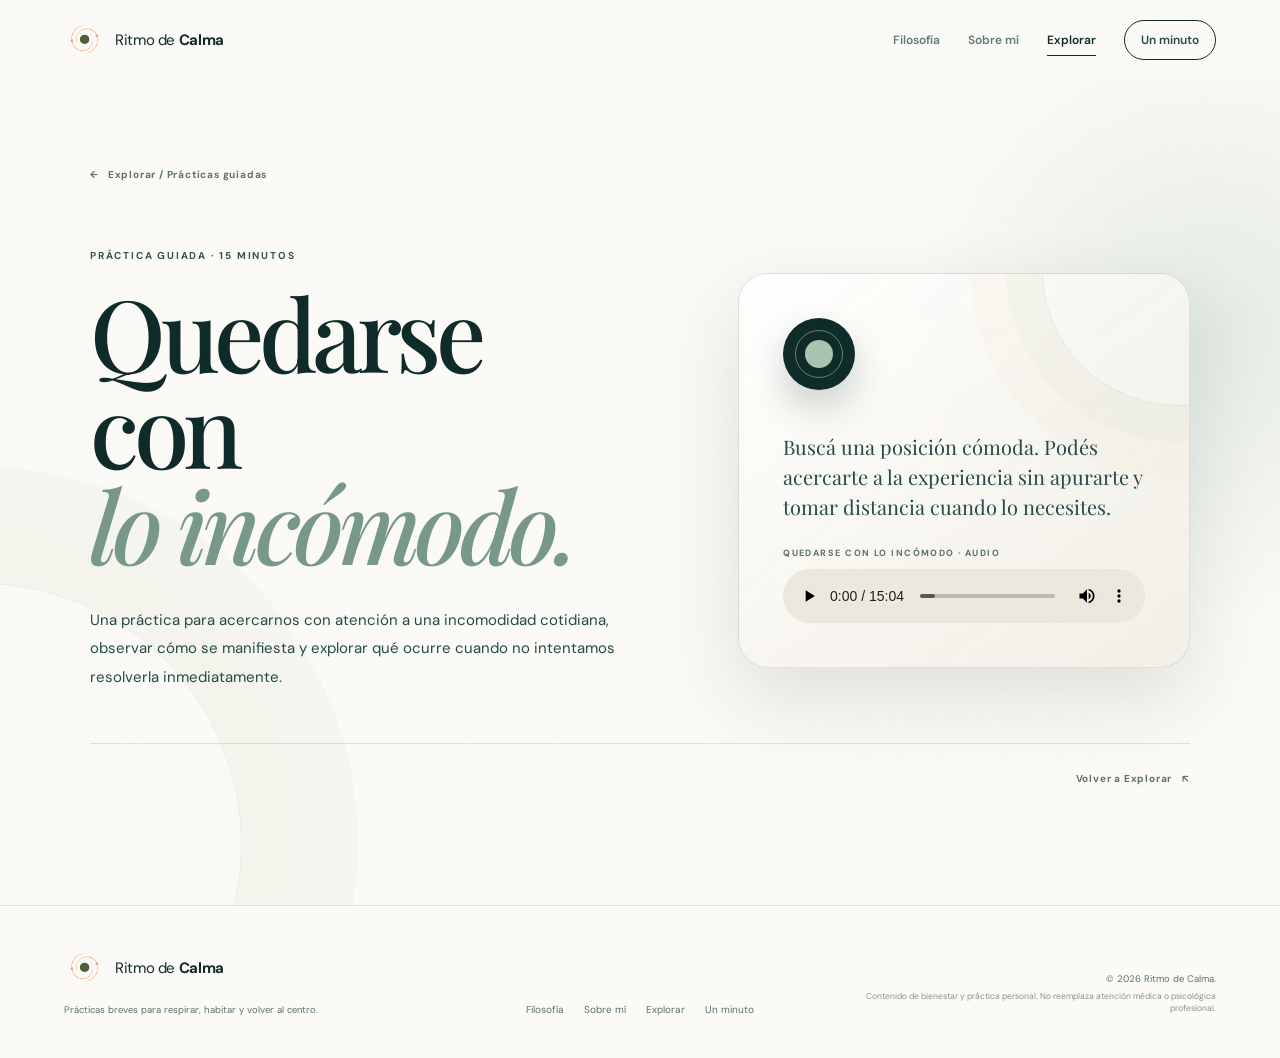
==== practicas/quedarse-con-lo-incomodo/index.html @ ca009139 "Add Quedarse con lo incomodo practice" ====
<!DOCTYPE html>
<html lang="es">
<head>
  <meta charset="UTF-8">
  <meta name="viewport" content="width=device-width, initial-scale=1.0">
  <meta name="description" content="Una práctica guiada para observar una incomodidad cotidiana, reconocer cómo se manifiesta y permanecer un momento con ella sin exigir que desaparezca.">
  <meta name="theme-color" content="#0f2b29">
  <meta name="color-scheme" content="light">
  <link rel="icon" href="../../favicon-terra-v3.ico" sizes="any">
  <link rel="icon" type="image/png" href="../../assets/favicon-terra-v3-32.png" sizes="32x32">
  <link rel="icon" type="image/png" href="../../assets/favicon-terra-v3-16.png" sizes="16x16">
  <link rel="apple-touch-icon" href="../../assets/favicon-terra-v3-180.png">
  <meta property="og:type" content="website">
  <meta property="og:title" content="Quedarse con lo incómodo | Ritmo de Calma">
  <meta property="og:description" content="Una práctica guiada para observar una incomodidad cotidiana, reconocer cómo se manifiesta y permanecer un momento con ella sin exigir que desaparezca.">
  <meta property="og:url" content="https://www.ritmodecalma.com/practicas/quedarse-con-lo-incomodo/">
  <meta property="og:audio" content="https://www.ritmodecalma.com/assets/audio/quedarse-con-lo-incomodo.mp3">
  <meta property="og:audio:type" content="audio/mpeg">
  <meta name="twitter:card" content="summary">
  <link rel="canonical" href="https://www.ritmodecalma.com/practicas/quedarse-con-lo-incomodo/">
  <link rel="preconnect" href="https://fonts.googleapis.com">
  <link rel="preconnect" href="https://fonts.gstatic.com" crossorigin>
  <link href="https://fonts.googleapis.com/css2?family=DM+Sans:wght@400;500;600;700&family=Playfair+Display:ital,wght@0,500;0,600;1,500;1,600&display=swap" rel="stylesheet">
  <link rel="stylesheet" href="../../style.css?v=practice-03">
  <title>Quedarse con lo incómodo | Ritmo de Calma</title>
  <script defer src="https://cloud.umami.is/script.js" data-website-id="38cd28f6-9287-4475-85c4-ac430f032003" data-domains="ritmodecalma.com,www.ritmodecalma.com"></script>
</head>

<body class="practice-page">
  <a class="skip-link" href="#contenido">Saltar al contenido</a>
  <div class="noise" aria-hidden="true"></div>
  <div class="progress-bar" id="progressBar" aria-hidden="true"></div>

  <header class="site-header scrolled" id="siteHeader">
    <a class="brand" href="../../#inicio" aria-label="Ritmo de Calma — inicio">
      <span class="brand-symbol-motion" aria-hidden="true">
        <img class="brand-symbol" src="../../assets/logo-terra-v3.png" alt="" width="42" height="42">
      </span>
      <span>Ritmo de <strong>Calma</strong></span>
    </a>

    <button class="menu-toggle" id="menuToggle" type="button" aria-label="Abrir menú" aria-expanded="false" aria-controls="nav">
      <span></span><span></span>
    </button>

    <nav class="nav" id="nav" aria-label="Navegación principal">
      <a href="../../#filosofia">Filosofía</a>
      <a href="../../#sobre-mi">Sobre mí</a>
      <a class="active" href="../../#explorar" aria-current="page">Explorar</a>
      <a class="nav-cta" href="../../#presencia">Un minuto</a>
    </nav>
  </header>

  <main class="practice-main" id="contenido">
    <div class="practice-shell">
      <a class="practice-breadcrumb" href="../../#explorar"><span aria-hidden="true">←</span> Explorar / Prácticas guiadas</a>

      <div class="practice-layout">
        <div class="practice-copy">
          <p class="practice-eyebrow">Práctica guiada · 15 minutos</p>
          <h1>Quedarse con <em>lo incómodo.</em></h1>
          <p class="practice-description">
            Una práctica para acercarnos con atención a una incomodidad cotidiana, observar cómo se
            manifiesta y explorar qué ocurre cuando no intentamos resolverla inmediatamente.
          </p>
        </div>

        <div class="practice-player-card">
          <div class="practice-player-mark" aria-hidden="true"></div>
          <p class="practice-instruction">Buscá una posición cómoda. Podés acercarte a la experiencia sin apurarte y tomar distancia cuando lo necesites.</p>
          <p class="practice-audio-label">Quedarse con lo incómodo · Audio</p>
          <audio class="practice-audio" data-analytics-audio data-content="quedarse-con-lo-incomodo" data-content-type="practice" controls preload="metadata">
            <source src="../../assets/audio/quedarse-con-lo-incomodo.mp3" type="audio/mpeg">
            Tu navegador no puede reproducir este audio. Podés <a href="../../assets/audio/quedarse-con-lo-incomodo.mp3">descargar la práctica</a>.
          </audio>
        </div>
      </div>

      <div class="practice-after">
        <a class="practice-return" href="../../#explorar">Volver a Explorar <span aria-hidden="true">↖</span></a>
      </div>
    </div>
  </main>

  <footer class="footer">
    <div class="footer-brand">
      <a class="brand" href="../../#inicio">
        <span class="brand-symbol-motion" aria-hidden="true">
          <img class="brand-symbol" src="../../assets/logo-terra-v3.png" alt="" width="42" height="42">
        </span>
        <span>Ritmo de <strong>Calma</strong></span>
      </a>
      <p>Prácticas breves para respirar, habitar y volver al centro.</p>
    </div>

    <div class="footer-links">
      <a href="../../#filosofia">Filosofía</a>
      <a href="../../#sobre-mi">Sobre mí</a>
      <a href="../../#explorar">Explorar</a>
      <a href="../../#presencia">Un minuto</a>
    </div>

    <div class="footer-legal">
      <p>© <span id="year"></span> Ritmo de Calma.</p>
      <small>Contenido de bienestar y práctica personal. No reemplaza atención médica o psicológica profesional.</small>
    </div>
  </footer>

  <script type="application/ld+json">
  {
    "@context": "https://schema.org",
    "@type": "AudioObject",
    "name": "Quedarse con lo incómodo",
    "description": "Una práctica guiada para observar una incomodidad cotidiana, reconocer cómo se manifiesta y permanecer un momento con ella sin exigir que desaparezca.",
    "duration": "PT15M4S",
    "inLanguage": "es",
    "contentUrl": "https://www.ritmodecalma.com/assets/audio/quedarse-con-lo-incomodo.mp3",
    "url": "https://www.ritmodecalma.com/practicas/quedarse-con-lo-incomodo/",
    "author": {
      "@type": "Person",
      "name": "Gonzalo"
    },
    "publisher": {
      "@type": "Organization",
      "name": "Ritmo de Calma",
      "url": "https://www.ritmodecalma.com/"
    }
  }
  </script>
  <script src="../practice.js"></script>
  <script src="../../assets/js/analytics.js"></script>
</body>
</html>
---- style.css ----
:root {
  --ink: #0f2b29;
  --ink-2: #244b47;
  --ink-3: #5c716d;
  --paper: #fbfaf6;
  --cream: #f1ede3;
  --cream-2: #e8e4d9;
  --sage: #a9c5b2;
  --sage-2: #789988;
  --sage-3: #dce9df;
  --sage-dark: #355647;
  --gold: #d7b476;
  --clay: #dfa27c;
  --white: #ffffff;
  --line: rgba(15, 43, 41, .12);
  --line-light: rgba(255, 255, 255, .15);
  --shadow-sm: 0 14px 35px rgba(15, 43, 41, .09);
  --shadow-lg: 0 34px 90px rgba(15, 43, 41, .17);
  --serif: "Playfair Display", Georgia, serif;
  --sans: "DM Sans", Arial, sans-serif;
  --header-h: 80px;
}

* { box-sizing: border-box; }
html {
  scroll-behavior: smooth;
  scroll-padding-top: 95px;
}
body {
  margin: 0;
  background: var(--paper);
  color: var(--ink);
  font-family: var(--sans);
}
body.modal-open {
  overflow: hidden;
  width: 100%;
  overscroll-behavior: none;
}
button, input, textarea { font: inherit; }
button, a { -webkit-tap-highlight-color: transparent; }
button { color: inherit; }
a { color: inherit; text-decoration: none; }
img, svg { max-width: 100%; }
::selection { background: var(--sage); color: var(--ink); }

.skip-link {
  position: fixed;
  z-index: 99999;
  left: 18px;
  top: 12px;
  transform: translateY(-150%);
  padding: 10px 14px;
  border-radius: 10px;
  color: var(--white);
  background: var(--ink);
  font-size: 12px;
  transition: transform .2s ease;
}
.skip-link:focus { transform: translateY(0); }

.noise {
  position: fixed;
  inset: 0;
  z-index: 9998;
  pointer-events: none;
  opacity: .025;
  background-image: url("data:image/svg+xml,%3Csvg viewBox='0 0 180 180' xmlns='http://www.w3.org/2000/svg'%3E%3Cfilter id='n'%3E%3CfeTurbulence type='fractalNoise' baseFrequency='.82' numOctaves='4' stitchTiles='stitch'/%3E%3C/filter%3E%3Crect width='100%25' height='100%25' filter='url(%23n)' opacity='.6'/%3E%3C/svg%3E");
}

.progress-bar {
  position: fixed;
  z-index: 9999;
  left: 0;
  top: 0;
  width: 0;
  height: 3px;
  background: linear-gradient(90deg, var(--gold), var(--sage));
  box-shadow: 0 0 18px rgba(215, 180, 118, .5);
}

.site-header {
  position: fixed;
  z-index: 1000;
  top: 0;
  left: 0;
  right: 0;
  min-height: var(--header-h);
  padding: 20px clamp(20px, 5vw, 76px);
  display: flex;
  align-items: center;
  justify-content: space-between;
  transition: min-height .3s ease, padding .3s ease, background .3s ease, box-shadow .3s ease;
}
.site-header.scrolled {
  min-height: 66px;
  padding-top: 12px;
  padding-bottom: 12px;
  background: rgba(251, 250, 246, .82);
  box-shadow: 0 1px 0 var(--line);
  backdrop-filter: blur(18px) saturate(1.15);
}

.brand {
  display: inline-flex;
  align-items: center;
  gap: 11px;
  font-size: 15px;
  letter-spacing: -.025em;
  white-space: nowrap;
}
.brand strong { font-weight: 700; }
.nav {
  display: flex;
  align-items: center;
  gap: 28px;
  font-size: 12px;
  font-weight: 600;
}
.nav a {
  position: relative;
  color: var(--ink-2);
  opacity: .72;
  transition: opacity .2s ease, color .2s ease, transform .2s ease;
}
.nav a:not(.nav-cta)::after {
  content: "";
  position: absolute;
  left: 0;
  right: 100%;
  bottom: -8px;
  height: 1px;
  background: var(--ink);
  transition: right .25s ease;
}
.nav a:hover,
.nav a.active { opacity: 1; color: var(--ink); }
.nav a:hover::after,
.nav a.active::after { right: 0; }
.nav-cta {
  opacity: 1 !important;
  padding: 11px 16px;
  border: 1px solid var(--ink);
  border-radius: 100px;
  transition: transform .2s ease, color .2s ease, background .2s ease, box-shadow .2s ease;
}
.nav-cta:hover { transform: translateY(-2px); }
.nav a.nav-cta.active {
  color: var(--white);
  background: var(--ink);
  box-shadow: 0 9px 24px rgba(15,43,41,.14);
}

.menu-toggle {
  display: none;
  width: 44px;
  height: 44px;
  padding: 0;
  border: 0;
  background: transparent;
  cursor: pointer;
}
.menu-toggle span {
  display: block;
  width: 23px;
  height: 1.5px;
  margin: 6px auto;
  background: var(--ink);
  transition: transform .25s ease, opacity .25s ease;
}
.menu-toggle[aria-expanded="true"] span:first-child { transform: translateY(3.75px) rotate(45deg); }
.menu-toggle[aria-expanded="true"] span:last-child { transform: translateY(-3.75px) rotate(-45deg); }

.section {
  width: min(1180px, calc(100% - 44px));
  margin-inline: auto;
  padding: 130px 0;
}

.hero {
  min-height: 100svh;
  padding-top: 145px;
  padding-bottom: 76px;
  display: grid;
  grid-template-columns: 1.02fr .98fr;
  align-items: center;
  gap: clamp(38px, 6vw, 80px);
}
.hero-copy { position: relative; z-index: 2; }
.hero-kicker,
.eyebrow {
  margin: 0 0 24px;
  color: var(--sage-2);
  font-size: 10.5px;
  font-weight: 700;
  letter-spacing: .18em;
  text-transform: uppercase;
}
.hero-kicker {
  display: inline-flex;
  align-items: center;
  gap: 11px;
}
.pulse-dot {
  position: relative;
  width: 7px;
  height: 7px;
  border-radius: 50%;
  background: var(--gold);
}
.pulse-dot::after {
  content: "";
  position: absolute;
  inset: -5px;
  border: 1px solid rgba(215, 180, 118, .45);
  border-radius: 50%;
  animation: pulse 2.4s ease-out infinite;
}
@keyframes pulse { 0% { transform: scale(.65); opacity: 1; } 100% { transform: scale(1.55); opacity: 0; } }

h1, h2, h3, p { margin-top: 0; }
h3 { text-wrap: balance; }
h1, h2 {
  font-family: var(--serif);
  font-weight: 600;
  line-height: 1.02;
  letter-spacing: -.045em;
  text-wrap: balance;
  overflow-wrap: normal;
  word-break: normal;
  hyphens: none;
}
h1 {
  max-width: 720px;
  margin-bottom: 28px;
  font-size: clamp(56px, 7vw, 96px);
}
h1 em,
h2 em {
  color: var(--sage-2);
  font-weight: 500;
}
.hero-text {
  max-width: 590px;
  margin-bottom: 0;
  color: var(--ink-2);
  font-size: clamp(15px, 1.4vw, 17px);
  line-height: 1.78;
}
.hero-actions {
  display: flex;
  align-items: center;
  flex-wrap: wrap;
  gap: 25px;
  margin-top: 34px;
}
.button {
  position: relative;
  isolation: isolate;
  min-height: 52px;
  padding: 14px 20px;
  display: inline-flex;
  align-items: center;
  justify-content: center;
  gap: 16px;
  overflow: hidden;
  border: 0;
  border-radius: 100px;
  font-size: 12px;
  font-weight: 700;
  cursor: pointer;
  transition: transform .25s ease, box-shadow .25s ease, background .25s ease;
}
.button::before {
  content: "";
  position: absolute;
  z-index: -1;
  width: 130%;
  aspect-ratio: 1;
  left: -145%;
  top: 50%;
  border-radius: 50%;
  transform: translateY(-50%);
  background: rgba(255, 255, 255, .1);
  transition: left .55s cubic-bezier(.2,.8,.2,1);
}
.button:hover::before { left: -15%; }
.button:hover { transform: translateY(-3px); }
a:focus-visible,
button:focus-visible,
input:focus-visible {
  outline: 3px solid rgba(215, 180, 118, .6);
  outline-offset: 3px;
}
.button-primary {
  color: var(--white);
  background: var(--ink);
  box-shadow: 0 14px 32px rgba(15, 43, 41, .17);
}
.button-primary:hover { box-shadow: 0 20px 44px rgba(15, 43, 41, .24); }
.button-icon { transition: transform .25s ease; }
.button:hover .button-icon { transform: translate(3px, -3px); }
.text-link {
  font-size: 12px;
  font-weight: 700;
}
.text-link span { display: inline-block; margin-left: 7px; transition: transform .2s ease; }
.text-link:hover span { transform: translateY(4px); }
.hero-proof {
  display: flex;
  flex-wrap: wrap;
  gap: 8px;
  margin-top: 42px;
}
.hero-proof span {
  padding: 8px 11px;
  border: 1px solid var(--line);
  border-radius: 100px;
  color: var(--ink-3);
  background: rgba(255,255,255,.45);
  font-size: 9.5px;
  font-weight: 600;
}

.hero-visual {
  --mx: 0px;
  --my: 0px;
  position: relative;
  min-height: 610px;
  display: grid;
  place-items: center;
  transform: translate3d(var(--mx), var(--my), 0);
  transition: transform .25s ease-out;
}
.hero-orbits {
  position: absolute;
  inset: 0;
  display: grid;
  place-items: center;
  overflow: hidden;
  pointer-events: none;
}
@supports (overflow: clip) {
  .hero-orbits { overflow: clip; }
}
.ambient {
  position: absolute;
  border-radius: 50%;
  filter: blur(14px);
  pointer-events: none;
}
.ambient-a {
  width: 390px;
  height: 390px;
  background: rgba(169, 197, 178, .42);
  animation: ambientFloat 9s ease-in-out infinite;
}
.ambient-b {
  width: 190px;
  height: 190px;
  top: 15%;
  right: 10%;
  background: rgba(215, 180, 118, .25);
  animation: ambientFloat 11s ease-in-out -4s infinite reverse;
}
@keyframes ambientFloat { 0%,100% { transform: translate(0,0) scale(.94); } 50% { transform: translate(18px,-12px) scale(1.06); } }
.orbit {
  position: absolute;
  border: 1px solid rgba(120, 153, 136, .24);
  border-radius: 50%;
  pointer-events: none;
}
.orbit-a { width: 440px; height: 255px; animation: spinA 22s linear infinite; }
.orbit-b { width: 520px; height: 320px; animation: spinB 29s linear infinite; }
@keyframes spinA { from { transform: rotate(-20deg); } to { transform: rotate(340deg); } }
@keyframes spinB { from { transform: rotate(34deg); } to { transform: rotate(-326deg); } }

.breath-orb {
  position: relative;
  z-index: 3;
  width: 286px;
  height: 286px;
  padding: 0;
  display: grid;
  place-items: center;
  border: 0;
  border-radius: 50%;
  color: var(--white);
  background: radial-gradient(circle at 35% 25%, #799886, #466b59 68%, #355647);
  box-shadow: 0 32px 80px rgba(53, 86, 71, .28), inset 0 0 0 1px rgba(255,255,255,.17);
  cursor: pointer;
  animation: orbBreath 8s ease-in-out infinite;
}
@keyframes orbBreath { 0%,100% { transform: scale(.95); } 48% { transform: scale(1.045); } }
.orb-halo {
  position: absolute;
  border: 1px solid rgba(255,255,255,.18);
  border-radius: 50%;
  pointer-events: none;
}
.halo-a { inset: 18px; }
.halo-b { inset: 35px; border-style: dashed; opacity: .45; animation: haloSpin 26s linear infinite; }
@keyframes haloSpin { to { transform: rotate(360deg); } }
.orb-copy { display: flex; flex-direction: column; align-items: center; }
.orb-copy small { font-size: 9px; letter-spacing: .22em; opacity: .68; }
.orb-copy strong { margin: 7px 0 10px; font-family: var(--serif); font-size: 37px; font-weight: 500; }
.orb-copy span { font-size: 9.5px; opacity: .6; }

.floating-note {
  position: absolute;
  z-index: 4;
  min-width: 148px;
  padding: 12px 14px;
  display: flex;
  align-items: center;
  gap: 10px;
  border: 1px solid rgba(15,43,41,.08);
  border-radius: 16px;
  background: rgba(251, 250, 246, .82);
  box-shadow: var(--shadow-sm);
  backdrop-filter: blur(15px);
  animation: floatCard 5.8s ease-in-out infinite;
}
.note-a { top: 22%; right: 1%; }
.note-b { left: 2%; bottom: 21%; animation-delay: -2.6s; }
@keyframes floatCard { 0%,100% { transform: translateY(0) rotate(0); } 50% { transform: translateY(-9px) rotate(.8deg); } }
.note-symbol {
  width: 31px;
  height: 31px;
  display: grid;
  place-items: center;
  flex: 0 0 auto;
  border-radius: 50%;
  color: var(--sage-2);
  background: var(--sage-3);
}
.floating-note p { margin: 0; }
.floating-note strong { display: block; font-size: 11px; }
.floating-note small { display: block; margin-top: 2px; color: var(--ink-3); font-size: 8.8px; }
.hero-caption {
  position: absolute;
  right: 3%;
  bottom: 5%;
  width: 220px;
  display: grid;
  grid-template-columns: 28px 1fr;
  gap: 12px;
  color: var(--ink-3);
  font-size: 9.5px;
  line-height: 1.55;
}
.hero-caption span { color: var(--gold); font-family: var(--serif); font-size: 17px; }
.hero-caption p { margin: 0; }

.section-intro { max-width: 860px; }
.section-intro.centered { margin-inline: auto; text-align: center; }
.section-intro h2,
.philosophy-copy h2,
.about-copy h2 {
  margin-bottom: 25px;
  font-size: clamp(42px, 5.4vw, 72px);
  line-height: 1.04;
  text-wrap: balance;
}
.section-intro > p:last-child {
  max-width: 610px;
  color: var(--ink-3);
  font-size: 14px;
  line-height: 1.75;
}
.section-intro.centered > p:last-child { margin-inline: auto; }

.philosophy {
  padding-top: 105px;
  display: grid;
  grid-template-columns: .96fr 1.04fr;
  align-items: center;
  gap: clamp(45px, 7vw, 95px);
}
.philosophy-visual { position: relative; }
.visual-frame { position: relative; max-width: 510px; margin-inline: auto; }

.philosophy-brand-board {
  min-height: 640px;
  overflow: hidden;
  display: grid;
  place-items: center;
  border: 1px solid rgba(15,43,41,.07);
  border-radius: 180px 180px 30px 30px;
  background:
    radial-gradient(circle at 80% 16%, rgba(215,180,118,.27), transparent 29%),
    radial-gradient(circle at 18% 75%, rgba(169,197,178,.32), transparent 31%),
    linear-gradient(145deg, #f2efe6, #e8ebe4);
  box-shadow: inset 0 0 0 1px rgba(255,255,255,.34);
  isolation: isolate;
}
.philosophy-brand-board::before {
  content: "";
  position: absolute;
  width: 440px;
  height: 440px;
  border-radius: 50%;
  border: 1px solid rgba(15,43,41,.055);
  box-shadow:
    0 0 0 48px rgba(255,255,255,.10),
    0 0 0 96px rgba(15,43,41,.022);
  pointer-events: none;
}
.philosophy-logo-wrap {
  position: relative;
  width: min(78%, 390px);
  aspect-ratio: 1;
  display: grid;
  place-items: center;
}
.brand-aura {
  position: absolute;
  z-index: 1;
  border-radius: 50%;
  pointer-events: none;
}
.aura-one {
  width: 58%;
  aspect-ratio: 1;
  background: rgba(120,153,136,.15);
  filter: blur(18px);
}
.aura-two {
  width: 38%;
  aspect-ratio: 1;
  background: rgba(215,180,118,.16);
  filter: blur(20px);
  transform: translate(32%, -30%);
}
.brand-concept-copy {
  position: absolute;
  left: 50%;
  bottom: 78px;
  z-index: 3;
  width: calc(100% - 80px);
  transform: translateX(-50%);
  text-align: center;
}
.brand-concept-copy strong {
  display: block;
  margin-bottom: 5px;
  font-family: var(--serif);
  font-size: 17px;
  font-weight: 500;
}
.brand-concept-copy span {
  color: var(--ink-3);
  font-size: 8.5px;
  font-weight: 600;
  letter-spacing: .08em;
  text-transform: uppercase;
}
.philosophy-copy .lead {
  margin: 0 0 22px;
  font-family: var(--serif);
  font-size: clamp(24px, 2.7vw, 33px);
  line-height: 1.25;
}
.philosophy-copy > p:not(.eyebrow):not(.lead) {
  color: var(--ink-3);
  font-size: 14px;
  line-height: 1.85;
}
blockquote {
  margin: 34px 0 0;
  padding: 0;
}
blockquote p {
  position: relative;
  width: min(100%, 500px);
  max-width: 500px;
  margin: 0 auto;
  padding-inline: 42px;
  font-family: var(--serif);
  font-size: 20px;
  line-height: 1.45;
  text-align: center;
}
blockquote .quote-mark {
  position: absolute;
  top: 50%;
  display: block;
  color: var(--gold);
  font-family: var(--serif);
  font-size: 52px;
  line-height: 1;
  transform: translateY(-43%);
}
blockquote .quote-mark--open { left: 0; }
blockquote .quote-mark--close { right: 0; }

.about { padding-top: 95px; }
.about-card {
  position: relative;
  overflow: hidden;
  padding: clamp(32px, 5vw, 62px);
  display: grid;
  grid-template-columns: .8fr 1.2fr;
  gap: clamp(40px, 7vw, 95px);
  align-items: center;
  border-radius: 30px;
  background: var(--cream);
}
.about-card::after {
  content: "";
  position: absolute;
  width: 420px;
  height: 420px;
  right: -190px;
  bottom: -220px;
  border-radius: 50%;
  background: rgba(169,197,178,.28);
  filter: blur(6px);
}
.about-profile {
  --photo-x: 0px;
  --photo-y: 0px;
  position: relative;
  min-height: 460px;
  margin: 0;
  display: grid;
  place-items: center;
  isolation: isolate;
}
.profile-orbit {
  position: absolute;
  z-index: -1;
  border: 1px solid rgba(15,43,41,.13);
  border-radius: 50%;
  pointer-events: none;
}
.orbit-one { width: 315px; height: 315px; animation: profileSpin 24s linear infinite; }
.orbit-two { width: 375px; height: 225px; transform: rotate(32deg); animation: profileSpinReverse 29s linear infinite; }
@keyframes profileSpin { to { transform: rotate(360deg); } }
@keyframes profileSpinReverse { to { transform: rotate(-328deg); } }

.profile-photo-shell {
  position: relative;
  width: min(100%, 310px);
  aspect-ratio: 4 / 5;
  overflow: hidden;
  border-radius: 150px 150px 28px 28px;
  background: #d8e2d9;
  box-shadow: 0 28px 70px rgba(39, 73, 62, .2);
  transform: translate3d(var(--photo-x), var(--photo-y), 0);
  transition: transform .35s cubic-bezier(.2,.8,.2,1), box-shadow .35s ease;
}
.about-profile:hover .profile-photo-shell {
  box-shadow: 0 36px 88px rgba(39, 73, 62, .25);
}
.profile-photo {
  width: 100%;
  height: 100%;
  display: block;
  object-fit: cover;
  object-position: 50% 25%;
  filter: saturate(.92) contrast(.98);
  transform: scale(1.015);
}
.profile-photo-glow {
  position: absolute;
  inset: 0;
  pointer-events: none;
  background:
    linear-gradient(180deg, rgba(255,255,255,.08), transparent 35%),
    radial-gradient(circle at 45% 20%, rgba(255,255,255,.16), transparent 38%);
}
.profile-label {
  position: absolute;
  z-index: 3;
  left: 2%;
  bottom: 8%;
  padding: 12px 14px;
  border: 1px solid rgba(15,43,41,.08);
  border-radius: 14px;
  background: rgba(251,250,246,.9);
  box-shadow: var(--shadow-sm);
  backdrop-filter: blur(12px);
}
.profile-label strong { display: block; font-size: 11px; }
.profile-label span { display: block; margin-top: 2px; color: var(--ink-3); font-size: 8.5px; }
.about-copy { position: relative; z-index: 1; }
.about-copy h2 {
  max-width: 700px;
  text-wrap: balance;
}
.about-copy .eyebrow { margin-bottom: 20px; }
.about-lead {
  max-width: 680px;
  margin-bottom: 18px;
  font-family: var(--serif);
  font-size: 23px;
  line-height: 1.35;
}
.about-copy > p:not(.eyebrow):not(.about-lead) {
  max-width: 690px;
  color: var(--ink-3);
  font-size: 13.5px;
  line-height: 1.83;
}
.about-tags { display: flex; flex-wrap: wrap; gap: 8px; margin-top: 24px; }
.about-tags span {
  padding: 8px 11px;
  border: 1px solid rgba(15,43,41,.13);
  border-radius: 100px;
  font-size: 9px;
  font-weight: 600;
}

.explore { padding-top: 105px; padding-bottom: 135px; }
.explore-grid {
  margin-top: 64px;
  display: grid;
  grid-template-columns: repeat(3, 1fr);
  gap: 15px;
}
.explore-card {
  position: relative;
  min-height: 355px;
  padding: 28px;
  display: flex;
  flex-direction: column;
  border: 1px solid var(--line);
  border-radius: 23px;
  background: rgba(255,255,255,.38);
  transition: transform .3s ease, background .3s ease, box-shadow .3s ease;
}
.explore-card:hover { transform: translateY(-6px); background: var(--white); box-shadow: var(--shadow-lg); }
.explore-card--available {
  color: var(--white);
  background: var(--ink);
  border-color: var(--ink);
  box-shadow: 0 24px 60px rgba(15,43,41,.18);
}
.explore-card--available:hover { background: var(--ink-2); }
.explore-card-head { display: flex; align-items: center; justify-content: space-between; gap: 12px; }
.explore-number { color: var(--gold); font-family: var(--serif); font-size: 15px; }
.explore-status {
  padding: 7px 10px;
  border: 1px solid var(--line);
  border-radius: 100px;
  color: var(--ink-3);
  font-size: 8px;
  font-weight: 700;
  letter-spacing: .1em;
  text-transform: uppercase;
}
.explore-status--available { border-color: var(--line-light); color: var(--sage); }
.explore-icon {
  width: 48px;
  height: 48px;
  margin-top: 44px;
  display: grid;
  place-items: center;
  border-radius: 50%;
  color: var(--sage-2);
  background: var(--sage-3);
  font-size: 19px;
}
.explore-card--available .explore-icon { color: var(--sage); background: rgba(255,255,255,.09); }
.explore-card h3 {
  margin: 24px 0 15px;
  font-family: var(--serif);
  font-size: 32px;
  font-weight: 500;
}
.explore-card p { margin-bottom: 24px; color: var(--ink-3); font-size: 13px; line-height: 1.78; }
.explore-card--available p { color: rgba(255,255,255,.65); }
.explore-feature {
  margin: 0 0 24px;
  padding: 15px 16px;
  display: grid;
  gap: 4px;
  border: 1px solid rgba(255,255,255,.12);
  border-radius: 15px;
  background: rgba(255,255,255,.055);
  cursor: pointer;
  transition: background-color .2s ease, border-color .2s ease, transform .2s ease;
}
.explore-feature:hover,
.explore-feature:focus-visible {
  border-color: rgba(255,255,255,.3);
  background: rgba(255,255,255,.1);
  transform: translateY(-2px);
}
.explore-feature strong {
  color: var(--white);
  font-family: var(--serif);
  font-size: 18px;
  font-weight: 500;
}
.explore-feature-description {
  color: rgba(255,255,255,.62);
  font-size: 11px;
  line-height: 1.5;
}
.explore-feature span {
  color: var(--sage);
  font-size: 9px;
  font-weight: 700;
  letter-spacing: .12em;
  text-transform: uppercase;
}
.explore-link,
.explore-type {
  margin-top: auto;
  padding-top: 18px;
  border-top: 1px solid var(--line);
  color: var(--sage-2);
  font-size: 8.5px;
  font-weight: 700;
  letter-spacing: .18em;
}
.explore-link {
  display: flex;
  align-items: center;
  justify-content: space-between;
  border-color: var(--line-light);
  color: var(--sage);
  font-size: 10px;
  letter-spacing: .08em;
}
.explore-link span { font-size: 15px; transition: transform .2s ease; }
.explore-link:hover span { transform: translate(3px, 3px); }
.explore-card--reflection {
  border-color: rgba(223,162,124,.32);
  background: linear-gradient(150deg, rgba(255,255,255,.56), rgba(239,221,207,.58));
  box-shadow: 0 22px 55px rgba(94,66,48,.08);
}
.explore-card--reflection:hover {
  background: linear-gradient(150deg, rgba(255,255,255,.82), rgba(239,221,207,.7));
}
.explore-card--reflection .explore-icon { color: #9c674b; background: rgba(223,162,124,.19); }
.explore-status--reflection { border-color: rgba(156,103,75,.25); color: #8f5d43; }
.explore-feature--reflection {
  border-color: rgba(156,103,75,.18);
  background: rgba(255,255,255,.36);
}
.explore-feature--reflection:hover,
.explore-feature--reflection:focus-visible {
  border-color: rgba(156,103,75,.38);
  background: rgba(255,255,255,.58);
}
.explore-feature--reflection strong { color: var(--ink); font-size: 16px; line-height: 1.32; }
.explore-feature--reflection span { color: #8f5d43; }
.explore-link--reflection { border-color: rgba(156,103,75,.2); color: #82553e; }
.explore-card--resource {
  border-color: rgba(92,116,77,.25);
  background: linear-gradient(150deg, rgba(255,255,255,.6), rgba(226,233,218,.7));
  box-shadow: 0 22px 55px rgba(56,76,45,.07);
}
.explore-card--resource:hover {
  background: linear-gradient(150deg, rgba(255,255,255,.86), rgba(226,233,218,.82));
}
.explore-card--resource .explore-icon { color: #5f744c; background: rgba(169,197,178,.3); }
.explore-status--resource { border-color: rgba(92,116,77,.26); color: #5f744c; }
.explore-feature--resource {
  border-color: rgba(92,116,77,.18);
  background: rgba(255,255,255,.42);
}
.explore-feature--resource:hover,
.explore-feature--resource:focus-visible {
  border-color: rgba(92,116,77,.38);
  background: rgba(255,255,255,.66);
}
.explore-feature--resource strong { color: var(--ink); font-size: 17px; line-height: 1.32; }
.explore-feature--resource span { color: #5f744c; }
.explore-link--resource { border-color: rgba(92,116,77,.22); color: #536843; }
.explore-practices-list,
.explore-resources-list {
  margin-top: auto;
  display: grid;
  gap: 10px;
}
.explore-practices-list .explore-feature,
.explore-resources-list .explore-feature { margin: 0; }

.pause-section {
  position: relative;
  overflow: hidden;
  padding: 118px 22px;
  color: var(--white);
  background: var(--ink);
}
.pause-ambient {
  position: absolute;
  width: 760px;
  height: 760px;
  right: -250px;
  top: -290px;
  border-radius: 50%;
  background: radial-gradient(circle, rgba(169,197,178,.22), transparent 64%);
}
.pause-inner {
  position: relative;
  z-index: 1;
  width: min(1100px, 100%);
  margin: auto;
  display: grid;
  grid-template-columns: 1.08fr .92fr;
  align-items: center;
  gap: clamp(40px, 7vw, 90px);
}
.eyebrow.light { color: var(--sage); }
.pause-copy h2 {
  margin-bottom: 25px;
  font-size: clamp(45px, 5.6vw, 70px);
}
.pause-copy h2 em { color: var(--sage); }
.pause-copy > p:not(.eyebrow) {
  max-width: 600px;
  color: rgba(255,255,255,.65);
  font-size: 14px;
  line-height: 1.85;
}
.pause-actions { margin-top: 30px; display: flex; align-items: center; flex-wrap: wrap; gap: 16px; }
.button-light { color: var(--ink); background: var(--white); }
.button-light::before { background: rgba(15,43,41,.07); }
.play-dot {
  width: 25px;
  height: 25px;
  display: grid;
  place-items: center;
  border-radius: 50%;
  color: var(--ink);
  background: var(--sage-3);
  font-size: 8px;
}
.microcopy { color: rgba(255,255,255,.39); font-size: 9.5px; }
.pause-preview {
  position: relative;
  min-height: 430px;
  display: grid;
  place-items: center;
  border: 0;
  color: var(--white);
  background: transparent;
  cursor: pointer;
}
.preview-ring {
  position: absolute;
  border: 1px solid rgba(169,197,178,.2);
  border-radius: 50%;
  animation: previewPulse 6s ease-in-out infinite;
}
.ring-1 { width: 245px; height: 245px; }
.ring-2 { width: 330px; height: 330px; animation-delay: -2s; }
.ring-3 { width: 420px; height: 250px; transform: rotate(28deg); animation-delay: -4s; }
@keyframes previewPulse { 0%,100% { opacity: .28; transform: scale(.94); } 50% { opacity: .75; transform: scale(1.04); } }
.preview-core {
  position: relative;
  z-index: 2;
  width: 225px;
  height: 225px;
  display: flex;
  flex-direction: column;
  align-items: center;
  justify-content: center;
  border: 1px solid rgba(255,255,255,.14);
  border-radius: 50%;
  background: rgba(169,197,178,.08);
  box-shadow: inset 0 0 50px rgba(169,197,178,.07);
  transition: background .3s ease, transform .3s ease;
}
.pause-preview:hover .preview-core { background: rgba(169,197,178,.13); transform: scale(1.035); }
.preview-core small { color: var(--sage); font-size: 8px; letter-spacing: .2em; }
.preview-core strong { margin: 6px 0 8px; font-family: var(--serif); font-size: 50px; font-weight: 500; }
.preview-core span { color: rgba(255,255,255,.46); font-size: 9px; }

.contact-section {
  position: relative;
  padding: clamp(105px, 12vw, 155px) 22px;
  background:
    radial-gradient(circle at 10% 20%, rgba(215,180,118,.12), transparent 32%),
    radial-gradient(circle at 88% 78%, rgba(169,197,178,.19), transparent 34%),
    var(--paper);
  overflow: hidden;
}
.contact-section::before {
  content: "";
  position: absolute;
  width: 420px;
  height: 420px;
  right: -245px;
  top: -220px;
  border: 1px solid rgba(15,43,41,.055);
  border-radius: 50%;
  box-shadow: 0 0 0 55px rgba(169,197,178,.045), 0 0 0 110px rgba(215,180,118,.025);
  pointer-events: none;
}
.contact-shell {
  position: relative;
  width: min(1120px, 100%);
  margin-inline: auto;
  display: grid;
  grid-template-columns: minmax(0, .82fr) minmax(460px, 1fr);
  gap: clamp(55px, 9vw, 120px);
  align-items: start;
}
.contact-copy { padding-top: 26px; }
.contact-copy h2 {
  max-width: 620px;
  margin: 0;
  font-family: var(--serif);
  font-size: clamp(48px, 5.6vw, 76px);
  font-weight: 500;
  letter-spacing: -.045em;
  line-height: 1;
}
.contact-copy h2 em {
  display: block;
  color: var(--sage-2);
  font-weight: 500;
}
.contact-copy > p:not(.eyebrow) {
  max-width: 530px;
  margin: 30px 0 0;
  color: var(--ink-2);
  font-size: 14px;
  line-height: 1.85;
}
.contact-form {
  position: relative;
  min-width: 0;
  padding: clamp(28px, 4vw, 46px);
  border: 1px solid var(--line);
  border-radius: 30px;
  background: linear-gradient(145deg, rgba(255,255,255,.9), rgba(241,237,227,.78));
  box-shadow: 0 30px 80px rgba(15,43,41,.1);
}
.contact-fields-row {
  display: grid;
  grid-template-columns: minmax(0, 1fr) minmax(0, 1fr);
  gap: 18px;
}
.contact-field { min-width: 0; margin-bottom: 22px; }
.contact-field label {
  display: block;
  margin: 0 0 9px;
  color: var(--ink-2);
  font-size: 10px;
  font-weight: 700;
  letter-spacing: .08em;
}
.contact-field input,
.contact-field textarea {
  width: 100%;
  min-width: 0;
  border: 1px solid rgba(15,43,41,.16);
  border-radius: 15px;
  color: var(--ink);
  background: rgba(251,250,246,.88);
  font-family: var(--sans);
  font-size: 16px;
  line-height: 1.5;
  outline: none;
  transition: border-color .2s ease, box-shadow .2s ease, background .2s ease;
}
.contact-field input { min-height: 52px; padding: 12px 15px; }
.contact-field textarea {
  min-height: 180px;
  padding: 14px 15px;
  resize: vertical;
}
.contact-field input:focus,
.contact-field textarea:focus {
  border-color: var(--sage-2);
  background: var(--white);
  box-shadow: 0 0 0 4px rgba(120,153,136,.13);
}
.contact-actions {
  display: grid;
  grid-template-columns: auto minmax(0, 1fr);
  gap: 18px;
  align-items: center;
}
.contact-submit { min-width: 158px; }
.contact-submit:disabled { opacity: .62; cursor: wait; transform: none; }
.contact-status {
  min-height: 42px;
  margin: 0;
  display: flex;
  align-items: center;
  color: var(--ink-3);
  font-size: 11px;
  line-height: 1.55;
}
.contact-status[data-state="success"] { color: var(--sage-dark); }
.contact-status[data-state="error"] { color: #8a4c3c; }
.contact-honeypot {
  position: absolute !important;
  width: 1px !important;
  height: 1px !important;
  padding: 0 !important;
  margin: -1px !important;
  overflow: hidden !important;
  clip: rect(0, 0, 0, 0) !important;
  white-space: nowrap !important;
  border: 0 !important;
  pointer-events: none !important;
}

.footer {
  padding: 42px clamp(20px, 5vw, 76px);
  display: grid;
  grid-template-columns: 1fr auto 1fr;
  gap: 34px;
  align-items: end;
  border-top: 1px solid var(--line);
}
.footer-brand p { margin: 11px 0 0; color: var(--ink-3); font-size: 9.5px; }
.footer-links { display: flex; flex-wrap: wrap; gap: 20px; color: var(--ink-3); font-size: 10px; }
.footer-links a:hover { color: var(--ink); }
.footer-legal { justify-self: end; max-width: 360px; text-align: right; }
.footer-legal p { margin: 0 0 6px; color: var(--ink-3); font-size: 9.5px; }
.footer-legal small { display: block; color: rgba(92,113,109,.75); font-size: 8.5px; line-height: 1.5; }

.mobile-pause {
  position: fixed;
  z-index: 900;
  right: 16px;
  bottom: 16px;
  display: none;
  align-items: center;
  gap: 9px;
  padding: 12px 15px;
  border: 0;
  border-radius: 100px;
  color: var(--white);
  background: rgba(15,43,41,.93);
  box-shadow: 0 16px 40px rgba(15,43,41,.25);
  backdrop-filter: blur(12px);
  font-size: 10px;
  font-weight: 700;
  cursor: pointer;
}
.mobile-pulse { width: 7px; height: 7px; border-radius: 50%; background: var(--sage); box-shadow: 0 0 0 0 rgba(169,197,178,.6); animation: mobilePulse 2s infinite; }
@keyframes mobilePulse { 70% { box-shadow: 0 0 0 8px rgba(169,197,178,0); } 100% { box-shadow: 0 0 0 0 rgba(169,197,178,0); } }

.reveal {
  opacity: 0;
  transform: translateY(24px);
  transition: opacity .8s cubic-bezier(.2,.75,.25,1), transform .8s cubic-bezier(.2,.75,.25,1);
}
.reveal.visible { opacity: 1; transform: none; }
.delay-1 { transition-delay: .12s; }
.delay-2 { transition-delay: .24s; }

.pause-modal {
  position: fixed;
  z-index: 5000;
  inset: 0;
  width: 100%;
  max-width: 100vw;
  padding: 24px;
  display: none;
  place-items: center;
  overflow: hidden;
  overscroll-behavior: contain;
}
.pause-modal.open { display: grid; }
.modal-backdrop {
  position: absolute;
  inset: 0;
  background: rgba(5,20,19,.82);
  backdrop-filter: blur(12px) saturate(.9);
}
.modal-shell {
  position: relative;
  z-index: 1;
  width: min(950px, calc(100vw - 48px));
  max-width: 100%;
  min-height: 560px;
  padding: clamp(30px, 5vw, 54px);
  display: grid;
  grid-template-columns: 1fr 1fr;
  gap: 50px;
  align-items: center;
  border: 1px solid rgba(255,255,255,.1);
  border-radius: 32px;
  color: var(--ink);
  background: var(--paper);
  box-shadow: 0 38px 120px rgba(0,0,0,.32);
  overflow-x: hidden;
  overflow-y: hidden;
  contain: layout paint;
}
.modal-shell::after {
  content: "";
  position: absolute;
  width: 390px;
  height: 390px;
  right: -170px;
  top: -180px;
  border-radius: 50%;
  background: rgba(169,197,178,.23);
  pointer-events: none;
}
.modal-close {
  position: absolute;
  z-index: 5;
  right: 20px;
  top: 16px;
  width: 42px;
  height: 42px;
  border: 0;
  border-radius: 50%;
  color: var(--ink-3);
  background: transparent;
  font-size: 27px;
  line-height: 1;
  cursor: pointer;
}
.modal-copy { position: relative; z-index: 2; }
.modal-copy h2 { margin-bottom: 22px; font-size: clamp(38px, 4vw, 54px); }
.modal-copy > p:not(.eyebrow) {
  color: var(--ink-2);
  font-size: 13.5px;
  line-height: 1.72;
}
.modal-instruction {
  min-height: 82px;
  margin-bottom: 0;
  padding: 13px 15px;
  border: 1px solid rgba(120,153,136,.19);
  border-radius: 14px;
  background: rgba(220,233,223,.42);
  font-weight: 500;
}
.modal-controls { margin-top: 25px; display: flex; align-items: center; gap: 12px; flex-wrap: wrap; }
.ghost-button {
  min-height: 48px;
  padding: 12px 17px;
  border: 1px solid var(--line);
  border-radius: 100px;
  background: transparent;
  font-size: 10px;
  font-weight: 700;
  cursor: pointer;
}
.ghost-button:disabled { opacity: .35; cursor: not-allowed; }
.modal-tip {
  display: block;
  max-width: 450px;
  margin-top: 20px;
  color: rgba(36,75,71,.76);
  font-size: 10.2px;
  line-height: 1.58;
}
.breath-stage {
  position: relative;
  z-index: 1;
  width: 100%;
  min-width: 0;
  min-height: 400px;
  display: grid;
  place-items: center;
  overflow: visible;
  transform: translateZ(0);
}
.progress-ring {
  position: absolute;
  width: 330px;
  height: 330px;
  max-width: 88vw;
  transform: rotate(-90deg) translateZ(0);
  backface-visibility: hidden;
}
.progress-track,
.progress-value { fill: none; stroke-width: 2; }
.progress-track { stroke: rgba(15,43,41,.08); }
.progress-value {
  stroke: var(--gold);
  stroke-linecap: round;
  stroke-dasharray: 930;
  stroke-dashoffset: 930;
  transition: stroke-dashoffset .45s linear;
}
.breath-disc {
  position: relative;
  width: 250px;
  height: 250px;
  display: flex;
  flex-direction: column;
  align-items: center;
  justify-content: center;
  border-radius: 50%;
  color: var(--white);
  background: radial-gradient(circle at 35% 25%, #7d9d8b, #466b59 70%, #355647);
  box-shadow: 0 28px 70px rgba(53,86,71,.24), inset 0 0 0 1px rgba(255,255,255,.18);
  transition: transform 4s cubic-bezier(.45,0,.25,1), box-shadow .5s ease;
  transform-origin: center;
  will-change: transform;
  backface-visibility: hidden;
}
.breath-disc.inhale { transform: scale(1.13); box-shadow: 0 36px 85px rgba(53,86,71,.3), inset 0 0 0 1px rgba(255,255,255,.2); }
.breath-disc.exhale { transform: scale(.9); }
.breath-disc span { color: rgba(255,255,255,.84); font-size: 9.5px; font-weight: 700; letter-spacing: .2em; }
.breath-disc strong { margin: 7px 0; font-family: var(--serif); font-size: 48px; font-weight: 500; }
.breath-disc small { color: rgba(255,255,255,.79); font-size: 10px; font-weight: 500; }

@media (max-width: 980px) {
  .hero { grid-template-columns: 1fr; padding-top: 125px; text-align: center; }
  .hero-copy { max-width: 760px; margin-inline: auto; }
  .hero-text { margin-inline: auto; }
  .hero-actions, .hero-proof { justify-content: center; }
  .hero-visual { min-height: 500px; order: -1; }
  .hero-caption { display: none; }
  .philosophy { grid-template-columns: 1fr; }
  .philosophy-visual { max-width: 560px; margin-inline: auto; }
  .philosophy-copy { max-width: 720px; margin-inline: auto; }
  .about-card { grid-template-columns: 1fr; }
  .about-profile { min-height: 430px; }
  .profile-photo-shell { width: min(78vw, 310px); }
  .about-copy { max-width: 760px; }
  .contact-shell { grid-template-columns: minmax(0, 1fr); gap: 50px; }
  .contact-copy { max-width: 760px; padding-top: 0; }
  .contact-form { max-width: 760px; width: 100%; }
  .footer { grid-template-columns: 1fr 1fr; }
  .footer-legal { grid-column: 1 / -1; justify-self: start; text-align: left; }
}

@media (max-width: 820px) {
  :root { --header-h: 70px; }
  .site-header { padding-inline: 18px; }
  .menu-toggle { display: block; }
  .nav {
    position: absolute;
    top: calc(100% + 5px);
    left: 14px;
    right: 14px;
    padding: 13px;
    display: none;
    flex-direction: column;
    align-items: stretch;
    gap: 4px;
    border: 1px solid var(--line);
    border-radius: 18px;
    background: rgba(251,250,246,.96);
    box-shadow: var(--shadow-lg);
    backdrop-filter: blur(18px);
  }
  .nav.open { display: flex; }
  .nav a { padding: 12px 10px; }
  .nav a:not(.nav-cta)::after { display: none; }
  .nav-cta { text-align: center; }
  .explore-grid { grid-template-columns: 1fr; }
  .explore-card { min-height: 300px; }
  .pause-inner { grid-template-columns: 1fr; text-align: center; }
  .pause-copy > p:not(.eyebrow) { margin-inline: auto; }
  .pause-actions { justify-content: center; }
  .pause-preview { min-height: 370px; }
  .modal-shell {
    width: min(100%, calc(100vw - 28px));
    grid-template-columns: minmax(0, 1fr);
    max-height: calc(100svh - 28px);
    overflow-x: hidden;
    overflow-y: auto;
    overscroll-behavior: contain;
    scrollbar-gutter: stable;
    gap: 25px;
    text-align: center;
  }
  .modal-copy,
  .breath-stage { min-width: 0; }
  .modal-copy > p:not(.eyebrow), .modal-tip { margin-inline: auto; }
  .modal-instruction { min-height: 92px; }
  .modal-controls { justify-content: center; }
  .breath-stage { min-height: 350px; }
  .mobile-pause { display: inline-flex; }
}

@media (max-width: 560px) {
  .section { width: min(100% - 30px, 1180px); padding-block: 92px; }
  .hero { padding-top: 105px; padding-bottom: 62px; }
  h1 { font-size: clamp(48px, 15vw, 66px); }
  .hero-kicker { font-size: 9px; }
  .hero-actions { flex-direction: column; gap: 17px; }
  .button { width: 100%; max-width: 360px; }
  .hero-visual { min-height: 405px; }
  .breath-orb { width: 220px; height: 220px; }
  .orb-copy strong { font-size: 30px; }
  .orbit-a { width: 320px; height: 185px; }
  .orbit-b { width: 370px; height: 220px; }
  .ambient-a { width: 300px; height: 300px; }
  .floating-note { min-width: 130px; transform: scale(.88); }
  .note-a { top: 17%; right: 0; }
  .note-b { left: 0; bottom: 17%; }
  .section-intro h2,
  .philosophy-copy h2,
  .about-copy h2 {
    font-size: clamp(36px, 10.8vw, 50px);
    line-height: 1.06;
  }
  .section-intro h2 br,
  .philosophy-copy h2 br,
  .about-copy h2 br { display: none; }
  .explore-grid { margin-top: 44px; }
  .visual-frame { max-width: 430px; }
  .philosophy-brand-board { min-height: 520px; border-radius: 125px 125px 24px 24px; }
  .philosophy-logo-wrap { width: min(78%, 330px); }
  .brand-concept-copy { bottom: 70px; width: calc(100% - 48px); }
  .brand-concept-copy strong { font-size: 15px; }
  .brand-concept-copy span { font-size: 7.6px; }
  .about-card { padding: 30px 22px; }
  .about-profile { min-height: 390px; }
  .profile-photo-shell { width: min(78vw, 280px); border-radius: 130px 130px 24px 24px; }
  .orbit-one { width: 260px; height: 260px; }
  .orbit-two { width: 315px; height: 190px; }
  .profile-label { left: 0; bottom: 4%; }
  .pause-section { padding-block: 90px; }
  .pause-preview { min-height: 315px; }
  .preview-core { width: 190px; height: 190px; }
  .preview-core strong { font-size: 43px; }
  .ring-1 { width: 215px; height: 215px; }
  .ring-2 { width: 275px; height: 275px; }
  .ring-3 { width: 330px; height: 205px; }
  .contact-section { padding: 92px 15px; }
  .contact-shell { gap: 38px; }
  .contact-copy h2 { font-size: clamp(43px, 13vw, 58px); }
  .contact-copy > p:not(.eyebrow) { margin-top: 24px; font-size: 13.5px; line-height: 1.78; }
  .contact-form { padding: 25px 20px; border-radius: 23px; }
  .contact-fields-row { grid-template-columns: minmax(0, 1fr); gap: 0; }
  .contact-field { margin-bottom: 19px; }
  .contact-field textarea { min-height: 190px; }
  .contact-actions { grid-template-columns: minmax(0, 1fr); gap: 12px; }
  .contact-submit { width: 100%; max-width: none; }
  .contact-status { min-height: 38px; }
  .footer { grid-template-columns: 1fr; padding-bottom: 95px; }
  .footer-legal { grid-column: auto; }
  .pause-modal { padding: 8px; }
  .modal-shell {
    width: calc(100vw - 16px);
    max-height: calc(100svh - 16px);
    padding: 32px 18px 26px;
    border-radius: 22px;
  }
  .modal-copy h2 { font-size: 37px; }
  .modal-instruction {
    min-height: 104px;
    padding: 12px 13px;
    font-size: 12.8px !important;
  }
  .breath-stage { min-height: 294px; }
  .progress-ring { width: min(276px, 78vw); height: min(276px, 78vw); }
  .breath-disc { width: min(208px, 59vw); height: min(208px, 59vw); }
  .breath-disc strong { font-size: 42px; }
}

@media (prefers-reduced-motion: reduce) {
  .profile-photo-shell { transform: none !important; }
  html { scroll-behavior: auto; }
  *, *::before, *::after {
    animation-duration: .01ms !important;
    animation-iteration-count: 1 !important;
    transition-duration: .01ms !important;
  }
  .reveal { opacity: 1; transform: none; }
}


/* -------------------------------------------------------------------------
   V6 · presencia, centro y bienvenida
   ------------------------------------------------------------------------- */
.brand-symbol-motion {
  width: 40px;
  height: 40px;
  display: grid;
  place-items: center;
  flex: 0 0 auto;
  animation: brandLogoTurn 80s linear infinite;
}

.site-header .brand-symbol-motion { animation-duration: 46.3s; }

.brand-symbol {
  display: block;
  width: 100%;
  height: 100%;
  object-fit: contain;
  animation: brandLogoBreath 8s ease-in-out infinite;
}

.philosophy-brand-board {
  isolation: isolate;
  display: grid;
  place-items: center;
}

.philosophy-brand-board::before {
  transform-origin: center;
  animation: boardRingsSway 22s ease-in-out infinite alternate;
  will-change: transform;
}

.philosophy-brand-board::after {
  content: "";
  position: absolute;
  width: 360px;
  height: 300px;
  border: 1px solid rgba(15,43,41,.05);
  border-radius: 50%;
  transform: rotate(-12deg);
  transform-origin: center;
  animation: boardRingsCounter 26s ease-in-out infinite alternate;
  pointer-events: none;
}

.philosophy-logo-wrap {
  top: auto;
  width: min(70%, 410px);
  z-index: 2;
  transform: translateY(-28px);
}

.philosophy-logo-motion {
  display: grid;
  width: 100%;
  height: 100%;
  place-items: center;
  animation: brandLogoTurn 56s linear infinite;
  will-change: transform;
}

.philosophy-logo-image {
  display: block;
  width: 100%;
  height: auto;
  filter: drop-shadow(0 18px 34px rgba(15, 43, 41, .09));
  animation: brandLogoBreath 8s ease-in-out infinite;
}

.philosophy-brand-board .aura-one {
  animation: auraDriftOne 18s ease-in-out infinite alternate;
}

.philosophy-brand-board .aura-two {
  animation: auraDriftTwo 21s ease-in-out infinite alternate;
}

.brand-concept-copy {
  bottom: 52px;
  display: grid;
  gap: 7px;
  width: calc(100% - 60px);
  text-align: center;
}

.brand-concept-copy small {
  color: var(--ink-3);
  font-size: 10px;
  font-weight: 600;
  letter-spacing: .18em;
  text-transform: lowercase;
}

.brand-concept-copy span {
  order: 2;
  color: var(--ink-2);
  font-size: 10px;
  font-weight: 500;
  letter-spacing: .08em;
  text-transform: lowercase;
}

.brand-concept-copy strong {
  order: 3;
  color: var(--ink);
  font-family: var(--serif);
  font-size: 19px;
  font-weight: 600;
  text-transform: lowercase;
}

.welcome-audio {
  margin: 26px 0 28px;
  padding: 20px;
  border: 1px solid rgba(15, 43, 41, .12);
  border-radius: 22px;
  background: linear-gradient(135deg, rgba(255,255,255,.82), rgba(232,225,207,.48));
  box-shadow: 0 18px 50px rgba(15, 43, 41, .07);
}

.welcome-audio-heading {
  display: flex;
  align-items: center;
  gap: 16px;
}

.welcome-play {
  display: grid;
  place-items: center;
  width: 54px;
  height: 54px;
  flex: 0 0 auto;
  border: 0;
  border-radius: 50%;
  color: var(--cream);
  background: var(--ink);
  box-shadow: 0 12px 28px rgba(15,43,41,.2);
  cursor: pointer;
  transition: transform .25s ease, background .25s ease;
}

.welcome-play:hover { transform: translateY(-2px); background: var(--sage-dark); }
.welcome-play span { font-size: 17px; line-height: 1; transform: translateX(1px); }
.welcome-audio-heading div { display: grid; gap: 3px; }
.welcome-audio-heading small { color: var(--sage-dark); font-size: 9px; font-weight: 700; letter-spacing: .16em; }
.welcome-audio-heading strong { color: var(--ink); font-family: var(--serif); font-size: 17px; line-height: 1.2; }
.welcome-audio-heading div > span { color: var(--ink-3); font-size: 12px; }

.welcome-audio-heading .welcome-audio-label {
  display: flex;
  flex: 1;
  align-items: baseline;
  justify-content: space-between;
  gap: 14px;
}

.welcome-audio-label > span {
  flex: 0 0 auto;
  font-variant-numeric: tabular-nums;
}

.welcome-audio-controls {
  display: grid;
  grid-template-columns: 34px 1fr 34px;
  align-items: center;
  gap: 10px;
  margin-top: 16px;
  color: var(--ink-3);
  font-size: 11px;
  font-variant-numeric: tabular-nums;
}

.welcome-audio-controls input[type="range"] {
  --audio-progress: 0%;
  width: 100%;
  height: 4px;
  margin: 0;
  border-radius: 999px;
  appearance: none;
  background: linear-gradient(to right, var(--clay) var(--audio-progress), rgba(15,43,41,.14) var(--audio-progress));
  cursor: pointer;
}

.welcome-audio-controls input[type="range"]::-webkit-slider-thumb {
  width: 14px;
  height: 14px;
  border: 2px solid var(--cream);
  border-radius: 50%;
  appearance: none;
  background: var(--sage-dark);
  box-shadow: 0 2px 7px rgba(15,43,41,.2);
}

.welcome-audio-controls input[type="range"]::-moz-range-thumb {
  width: 12px;
  height: 12px;
  border: 2px solid var(--cream);
  border-radius: 50%;
  background: var(--sage-dark);
}

@keyframes brandLogoTurn {
  from { transform: rotate(0deg); }
  to { transform: rotate(360deg); }
}

@keyframes brandLogoBreath {
  0%, 100% { transform: scale(.99); }
  50% { transform: scale(1.015); }
}

@keyframes boardRingsSway {
  from { transform: translate3d(-10px, 7px, 0) scale(.985); }
  to { transform: translate3d(12px, -8px, 0) scale(1.025); }
}

@keyframes boardRingsCounter {
  from { transform: translate3d(10px, -7px, 0) rotate(-16deg) scale(.98); }
  to { transform: translate3d(-12px, 9px, 0) rotate(8deg) scale(1.035); }
}

@keyframes auraDriftOne {
  from { transform: translate3d(-14px, 9px, 0) scale(.96); }
  to { transform: translate3d(15px, -11px, 0) scale(1.06); }
}

@keyframes auraDriftTwo {
  from { transform: translate3d(13px, -10px, 0) scale(1.05); }
  to { transform: translate3d(-12px, 12px, 0) scale(.94); }
}

@media (max-width: 560px) {
  .brand-symbol-motion { width: 34px; height: 34px; }
  .philosophy-logo-wrap { top: auto; width: min(76%, 330px); transform: translateY(-30px); }
  .brand-concept-copy { bottom: 40px; width: calc(100% - 36px); }
  .brand-concept-copy small { font-size: 9.5px; }
  .brand-concept-copy span { font-size: 9.5px; letter-spacing: .04em; }
  .brand-concept-copy strong { font-size: 19px; }
  .welcome-audio { padding: 17px; border-radius: 18px; }
  .welcome-play { width: 48px; height: 48px; }
  .welcome-audio-heading strong { font-size: 15px; }
}

@media (prefers-reduced-motion: reduce) {
  .brand-symbol-motion,
  .brand-symbol,
  .philosophy-logo-motion,
  .philosophy-logo-image,
  .philosophy-brand-board::before,
  .philosophy-brand-board::after,
  .philosophy-brand-board .brand-aura { animation: none !important; }
}

/* -------------------------------------------------------------------------
   Prácticas guiadas · plantilla de contenido individual
   ------------------------------------------------------------------------- */
.practice-page { min-width: 0; overflow-x: hidden; }
.practice-page .site-header { background: rgba(251,250,246,.86); backdrop-filter: blur(18px) saturate(1.15); }
.practice-main {
  position: relative;
  min-height: 100svh;
  padding: calc(var(--header-h) + 82px) 22px 120px;
  overflow: hidden;
}
.practice-main::before,
.practice-main::after {
  content: "";
  position: absolute;
  z-index: -1;
  border-radius: 50%;
  pointer-events: none;
}
.practice-main::before {
  width: 620px;
  height: 620px;
  right: -240px;
  top: 20px;
  background: radial-gradient(circle, rgba(169,197,178,.27), rgba(169,197,178,0) 68%);
}
.practice-main::after {
  width: 520px;
  height: 520px;
  left: -280px;
  bottom: -200px;
  border: 1px solid rgba(15,43,41,.065);
  box-shadow: 0 0 0 58px rgba(215,180,118,.035), 0 0 0 116px rgba(15,43,41,.018);
}
.practice-shell { width: min(1100px, 100%); margin-inline: auto; }
.practice-breadcrumb {
  display: inline-flex;
  align-items: center;
  gap: 9px;
  color: var(--ink-3);
  font-size: 10px;
  font-weight: 700;
  letter-spacing: .08em;
  transition: color .2s ease, transform .2s ease;
}
.practice-breadcrumb:hover { color: var(--ink); transform: translateX(-3px); }
.practice-layout {
  margin-top: 66px;
  display: grid;
  grid-template-columns: minmax(0, .92fr) minmax(360px, .78fr);
  align-items: center;
  gap: clamp(55px, 9vw, 120px);
}
.practice-copy,
.practice-player-card { min-width: 0; }
.practice-eyebrow {
  margin: 0 0 22px;
  color: var(--sage-dark);
  font-size: 10px;
  font-weight: 700;
  letter-spacing: .18em;
  text-transform: uppercase;
}
.practice-copy h1 {
  max-width: 700px;
  margin: 0;
  font-family: var(--serif);
  font-size: clamp(58px, 7.8vw, 102px);
  font-weight: 500;
  letter-spacing: -.055em;
  line-height: .96;
}
.practice-copy h1 em { display: block; color: var(--sage-2); font-weight: 500; }
.practice-description {
  max-width: 650px;
  margin: 34px 0 0;
  color: var(--ink-2);
  font-size: 15px;
  line-height: 1.9;
}
.practice-player-card {
  position: relative;
  padding: clamp(28px, 4vw, 44px);
  border: 1px solid var(--line);
  border-radius: 30px;
  background: linear-gradient(145deg, rgba(255,255,255,.86), rgba(241,237,227,.82));
  box-shadow: 0 30px 80px rgba(15,43,41,.12);
  overflow: hidden;
}
.practice-player-card::before {
  content: "";
  position: absolute;
  width: 270px;
  height: 270px;
  right: -125px;
  top: -140px;
  border: 1px solid rgba(15,43,41,.07);
  border-radius: 50%;
  box-shadow: 0 0 0 36px rgba(169,197,178,.075), 0 0 0 72px rgba(215,180,118,.045);
  pointer-events: none;
}
.practice-player-mark {
  position: relative;
  width: 72px;
  height: 72px;
  margin-bottom: 42px;
  display: grid;
  place-items: center;
  border-radius: 50%;
  color: var(--white);
  background: var(--ink);
  box-shadow: 0 18px 36px rgba(15,43,41,.2);
}
.practice-player-mark::before,
.practice-player-mark::after {
  content: "";
  position: absolute;
  border: 1px solid rgba(169,197,178,.55);
  border-radius: 50%;
}
.practice-player-mark::before { inset: 12px; }
.practice-player-mark::after { inset: 22px; background: var(--sage); }
.practice-instruction {
  position: relative;
  margin: 0 0 25px;
  color: var(--ink-2);
  font-family: var(--serif);
  font-size: 20px;
  line-height: 1.5;
}
.practice-audio-label {
  margin: 0 0 10px;
  color: var(--ink-3);
  font-size: 9px;
  font-weight: 700;
  letter-spacing: .16em;
  text-transform: uppercase;
}
.practice-audio {
  width: 100%;
  min-width: 0;
  display: block;
  color-scheme: light;
  accent-color: var(--sage-dark);
}
.practice-audio::-webkit-media-controls-panel { background: #ebe8de; }
.practice-after {
  margin-top: 52px;
  padding-top: 28px;
  display: flex;
  justify-content: flex-end;
  border-top: 1px solid var(--line);
}
.practice-return {
  display: inline-flex;
  align-items: center;
  gap: 10px;
  color: var(--ink-3);
  font-size: 10px;
  font-weight: 700;
  letter-spacing: .08em;
  transition: color .2s ease, transform .2s ease;
}
.practice-return:hover { color: var(--ink); transform: translateY(-2px); }

@media (max-width: 900px) {
  .practice-main { padding-top: calc(var(--header-h) + 58px); }
  .practice-layout { margin-top: 52px; grid-template-columns: minmax(0, 1fr); gap: 50px; }
  .practice-copy { max-width: 760px; }
  .practice-player-card { max-width: 700px; }
}

@media (max-width: 560px) {
  .practice-main { padding: calc(var(--header-h) + 38px) 15px 88px; }
  .practice-layout { margin-top: 40px; gap: 38px; }
  .practice-copy h1 { font-size: clamp(51px, 16vw, 72px); }
  .practice-description { margin-top: 26px; font-size: 14px; line-height: 1.78; }
  .practice-player-card { padding: 25px 20px; border-radius: 23px; }
  .practice-player-mark { width: 62px; height: 62px; margin-bottom: 34px; }
  .practice-instruction { font-size: 18px; }
  .practice-after { margin-top: 38px; justify-content: flex-start; }
}

/* -------------------------------------------------------------------------
   Reflexiones · plantilla de contenido hablado
   ------------------------------------------------------------------------- */
.reflection-page { min-width: 0; overflow-x: hidden; }
.reflection-page .site-header { background: rgba(251,250,246,.86); backdrop-filter: blur(18px) saturate(1.15); }
.reflection-main {
  position: relative;
  min-height: 100svh;
  padding: calc(var(--header-h) + 76px) 22px 120px;
  overflow: hidden;
}
.reflection-main::before {
  content: "";
  position: absolute;
  z-index: -1;
  width: 720px;
  height: 720px;
  right: -280px;
  top: -100px;
  border: 1px solid rgba(156,103,75,.075);
  border-radius: 48% 52% 56% 44%;
  box-shadow: 0 0 0 68px rgba(223,162,124,.045), 0 0 0 136px rgba(15,43,41,.018);
  transform: rotate(18deg);
  pointer-events: none;
}
.reflection-shell { width: min(1020px, 100%); margin-inline: auto; }
.reflection-breadcrumb {
  display: inline-flex;
  align-items: center;
  gap: 9px;
  color: var(--ink-3);
  font-size: 10px;
  font-weight: 700;
  letter-spacing: .08em;
  transition: color .2s ease, transform .2s ease;
}
.reflection-breadcrumb:hover { color: var(--ink); transform: translateX(-3px); }
.reflection-intro {
  max-width: 900px;
  margin-top: 68px;
}
.reflection-eyebrow {
  margin: 0 0 24px;
  color: #8f5d43;
  font-size: 10px;
  font-weight: 700;
  letter-spacing: .19em;
  text-transform: uppercase;
}
.reflection-intro h1 {
  max-width: 940px;
  margin: 0;
  font-family: var(--serif);
  font-size: clamp(54px, 7vw, 88px);
  font-weight: 500;
  letter-spacing: -.052em;
  line-height: .98;
}
.reflection-intro h1 em { color: var(--sage-2); font-weight: 500; }
.reflection-description {
  max-width: 760px;
  margin: 34px 0 0;
  color: var(--ink-2);
  font-size: 15px;
  line-height: 1.9;
}
.reflection-listen {
  position: relative;
  margin-top: 62px;
  padding: clamp(28px, 4.2vw, 48px);
  display: grid;
  grid-template-columns: 180px minmax(0, 1fr);
  align-items: center;
  gap: clamp(28px, 5vw, 58px);
  border: 1px solid rgba(156,103,75,.18);
  border-radius: 30px;
  background: linear-gradient(135deg, rgba(244,231,219,.82), rgba(255,255,255,.8));
  box-shadow: 0 28px 75px rgba(94,66,48,.1);
  overflow: hidden;
}
.reflection-listen::after {
  content: "";
  position: absolute;
  width: 330px;
  height: 190px;
  right: -100px;
  top: -90px;
  border: 1px solid rgba(15,43,41,.055);
  border-radius: 50%;
  transform: rotate(-14deg);
  pointer-events: none;
}
.reflection-visual {
  position: relative;
  width: 168px;
  height: 168px;
  display: grid;
  place-items: center;
}
.reflection-orbit {
  position: absolute;
  border: 1px solid rgba(156,103,75,.32);
  border-radius: 50%;
}
.reflection-orbit--one { width: 150px; height: 104px; transform: rotate(23deg); }
.reflection-orbit--two { width: 112px; height: 156px; transform: rotate(-17deg); }
.reflection-orbit--three { width: 86px; height: 86px; border-color: rgba(15,43,41,.16); }
.reflection-core {
  position: relative;
  width: 35px;
  height: 35px;
  border: 8px solid rgba(255,255,255,.55);
  border-radius: 50%;
  background: #9c674b;
  box-shadow: 0 9px 25px rgba(94,66,48,.18);
}
.reflection-player { position: relative; z-index: 1; min-width: 0; }
.reflection-player-label {
  margin: 0 0 8px;
  color: #8f5d43;
  font-size: 9px;
  font-weight: 700;
  letter-spacing: .17em;
  text-transform: uppercase;
}
.reflection-player h2 {
  margin: 0 0 23px;
  font-family: var(--serif);
  font-size: clamp(25px, 3vw, 34px);
  font-weight: 500;
  line-height: 1.25;
}
.reflection-audio {
  width: 100%;
  min-width: 0;
  display: block;
  color-scheme: light;
  accent-color: #8f5d43;
}
.reflection-audio::-webkit-media-controls-panel { background: #eee2d7; }
.reflection-bridge {
  margin: 62px 0 0 auto;
  max-width: 690px;
  padding: 30px 0 0;
  border-top: 1px solid var(--line);
}
.reflection-bridge small {
  display: block;
  margin-bottom: 10px;
  color: var(--sage-dark);
  font-size: 9px;
  font-weight: 700;
  letter-spacing: .17em;
  text-transform: uppercase;
}
.reflection-bridge p { margin: 0; color: var(--ink-2); font-size: 13px; line-height: 1.75; }
.reflection-bridge a {
  margin-top: 17px;
  display: inline-flex;
  align-items: center;
  gap: 10px;
  color: var(--ink);
  font-family: var(--serif);
  font-size: 19px;
  transition: color .2s ease, transform .2s ease;
}
.reflection-bridge a:hover { color: #8f5d43; transform: translateX(3px); }
.reflection-breadcrumb:focus-visible,
.reflection-bridge a:focus-visible { outline: 2px solid var(--sage-dark); outline-offset: 5px; border-radius: 3px; }

@media (max-width: 760px) {
  .reflection-main { padding-top: calc(var(--header-h) + 54px); }
  .reflection-intro { margin-top: 50px; }
  .reflection-listen { grid-template-columns: minmax(0, 1fr); gap: 20px; }
  .reflection-visual { width: 138px; height: 138px; margin-bottom: 2px; }
  .reflection-orbit--one { width: 126px; height: 86px; }
  .reflection-orbit--two { width: 92px; height: 132px; }
  .reflection-orbit--three { width: 72px; height: 72px; }
}

@media (max-width: 560px) {
  .reflection-main { padding: calc(var(--header-h) + 38px) 15px 88px; }
  .reflection-intro { margin-top: 40px; }
  .reflection-intro h1 { font-size: clamp(46px, 14.2vw, 65px); line-height: 1; }
  .reflection-description { margin-top: 27px; font-size: 14px; line-height: 1.8; }
  .reflection-listen { margin-top: 42px; padding: 24px 20px; border-radius: 23px; }
  .reflection-visual { width: 116px; height: 116px; }
  .reflection-orbit--one { width: 108px; height: 72px; }
  .reflection-orbit--two { width: 78px; height: 108px; }
  .reflection-orbit--three { width: 58px; height: 58px; }
  .reflection-core { width: 29px; height: 29px; border-width: 7px; }
  .reflection-player h2 { font-size: 24px; }
  .reflection-bridge { margin-top: 46px; }
}

@media (prefers-reduced-motion: reduce) {
  .reflection-breadcrumb,
  .reflection-bridge a { transition: none; }
}

/* -------------------------------------------------------------------------
   Recursos · plantilla de documento descargable
   ------------------------------------------------------------------------- */
.resource-page { min-width: 0; overflow-x: hidden; }
.resource-page .site-header { background: rgba(251,250,246,.86); backdrop-filter: blur(18px) saturate(1.15); }
.resource-main {
  position: relative;
  min-height: 100svh;
  padding: calc(var(--header-h) + 76px) 22px 120px;
  overflow: hidden;
}
.resource-main::before,
.resource-main::after {
  content: "";
  position: absolute;
  z-index: -1;
  border-radius: 50%;
  pointer-events: none;
}
.resource-main::before {
  width: 690px;
  height: 690px;
  right: -290px;
  top: -130px;
  background: radial-gradient(circle, rgba(169,197,178,.25), rgba(169,197,178,0) 68%);
}
.resource-main::after {
  width: 500px;
  height: 500px;
  left: -280px;
  bottom: -240px;
  border: 1px solid rgba(92,116,77,.07);
  box-shadow: 0 0 0 62px rgba(215,180,118,.04), 0 0 0 124px rgba(15,43,41,.018);
}
.resource-shell { width: min(1080px, 100%); margin-inline: auto; }
.resource-breadcrumb {
  display: inline-flex;
  align-items: center;
  gap: 9px;
  color: var(--ink-3);
  font-size: 10px;
  font-weight: 700;
  letter-spacing: .08em;
  transition: color .2s ease, transform .2s ease;
}
.resource-breadcrumb:hover { color: var(--ink); transform: translateX(-3px); }
.resource-layout {
  margin-top: 58px;
  display: grid;
  grid-template-columns: minmax(0, 1fr) minmax(330px, 420px);
  align-items: center;
  gap: clamp(54px, 8vw, 110px);
}
.resource-copy,
.resource-preview { min-width: 0; }
.resource-eyebrow {
  margin: 0 0 22px;
  color: #5f744c;
  font-size: 10px;
  font-weight: 700;
  letter-spacing: .19em;
  text-transform: uppercase;
}
.resource-copy h1 {
  max-width: 680px;
  margin: 0;
  font-family: var(--serif);
  font-size: clamp(58px, 7.4vw, 96px);
  font-weight: 500;
  letter-spacing: -.055em;
  line-height: .96;
}
.resource-copy h1 em { display: block; color: var(--sage-2); font-weight: 500; }
.resource-page--three-ways .resource-copy h1 { font-size: clamp(52px, 6.7vw, 84px); }
.resource-subtitle {
  max-width: 590px;
  margin: 29px 0 0;
  color: var(--ink);
  font-family: var(--serif);
  font-size: clamp(20px, 2.2vw, 27px);
  line-height: 1.45;
}
.resource-description {
  max-width: 600px;
  margin: 23px 0 0;
  color: var(--ink-3);
  font-size: 14px;
  line-height: 1.85;
}
.resource-actions {
  margin-top: 34px;
  display: flex;
  flex-wrap: wrap;
  align-items: center;
  gap: 16px 22px;
}
.resource-open { gap: 14px; }
.resource-download {
  display: inline-flex;
  align-items: center;
  gap: 9px;
  color: var(--ink-2);
  font-size: 11px;
  font-weight: 700;
  letter-spacing: .04em;
  transition: color .2s ease, transform .2s ease;
}
.resource-download:hover { color: var(--ink); transform: translateY(-2px); }
.resource-preview { margin: 0; }
.resource-preview-frame {
  position: relative;
  padding: 16px;
  border: 1px solid rgba(92,116,77,.2);
  border-radius: 26px;
  background: rgba(255,255,255,.62);
  box-shadow: 0 30px 80px rgba(15,43,41,.14);
}
.resource-preview-frame::before {
  content: "";
  position: absolute;
  inset: 9px;
  border: 1px solid rgba(215,180,118,.16);
  border-radius: 18px;
  pointer-events: none;
}
.resource-preview img {
  position: relative;
  width: 100%;
  height: auto;
  display: block;
  border-radius: 14px;
}
.resource-preview figcaption {
  margin-top: 15px;
  color: var(--ink-3);
  font-size: 9px;
  font-weight: 700;
  letter-spacing: .15em;
  text-align: center;
  text-transform: uppercase;
}
.resource-after {
  margin-top: 58px;
  padding-top: 28px;
  display: flex;
  justify-content: flex-end;
  border-top: 1px solid var(--line);
}
.resource-return {
  display: inline-flex;
  align-items: center;
  gap: 10px;
  color: var(--ink-3);
  font-size: 10px;
  font-weight: 700;
  letter-spacing: .08em;
  transition: color .2s ease, transform .2s ease;
}
.resource-return:hover { color: var(--ink); transform: translateY(-2px); }
.resource-breadcrumb:focus-visible,
.resource-download:focus-visible,
.resource-return:focus-visible { outline: 2px solid var(--sage-dark); outline-offset: 5px; border-radius: 3px; }

@media (max-width: 900px) {
  .resource-main { padding-top: calc(var(--header-h) + 58px); }
  .resource-layout { margin-top: 50px; grid-template-columns: minmax(0, 1fr); gap: 52px; }
  .resource-copy { max-width: 760px; }
  .resource-preview { width: min(440px, 78vw); }
}

@media (max-width: 560px) {
  .resource-main { padding: calc(var(--header-h) + 38px) 15px 88px; }
  .resource-layout { margin-top: 40px; gap: 42px; }
  .resource-copy h1 { font-size: clamp(51px, 16vw, 72px); }
  .resource-page--three-ways .resource-copy h1 { font-size: clamp(44px, 13vw, 60px); }
  .resource-subtitle { margin-top: 25px; font-size: 20px; }
  .resource-description { margin-top: 20px; font-size: 14px; line-height: 1.78; }
  .resource-actions { margin-top: 29px; align-items: stretch; flex-direction: column; }
  .resource-open { width: 100%; justify-content: center; }
  .resource-download { min-height: 44px; justify-content: center; }
  .resource-preview { width: min(100%, 370px); }
  .resource-preview-frame { padding: 11px; border-radius: 21px; }
  .resource-preview-frame::before { inset: 6px; border-radius: 15px; }
  .resource-preview img { border-radius: 12px; }
  .resource-after { margin-top: 44px; justify-content: flex-start; }
}

@media (prefers-reduced-motion: reduce) {
  .resource-breadcrumb,
  .resource-download,
  .resource-return { transition: none; }
}

/* -------------------------------------------------------------------------
   Centro de presencia y título Sobre mí
   ------------------------------------------------------------------------- */
.breath-orb {
  width: 296px;
  height: 296px;
  border: 1px solid rgba(235, 238, 232, .72);
  background:
    radial-gradient(circle at 34% 24%, rgba(255, 255, 255, .18), transparent 32%),
    linear-gradient(145deg, #759481 0%, #4e715f 52%, #315345 100%);
  box-shadow:
    0 34px 88px rgba(53, 86, 71, .3),
    0 10px 28px rgba(15, 43, 41, .12),
    inset 0 1px 0 rgba(255, 255, 255, .2),
    inset 0 0 0 1px rgba(15, 43, 41, .08);
}

.hero-visual {
  width: 100%;
  max-width: none;
  margin-inline: auto;
  overflow: hidden;
  border: 1px solid rgba(15, 43, 41, .07);
  border-radius: 30px;
  background:
    radial-gradient(circle at 80% 16%, rgba(215, 180, 118, .27), transparent 29%),
    radial-gradient(circle at 18% 75%, rgba(169, 197, 178, .32), transparent 31%),
    linear-gradient(145deg, #f2efe6, #e8ebe4);
  box-shadow: inset 0 0 0 1px rgba(255, 255, 255, .34);
  isolation: isolate;
}

.hero-visual::before {
  content: "";
  position: absolute;
  z-index: 0;
  width: 440px;
  height: 440px;
  border: 1px solid rgba(15, 43, 41, .05);
  border-radius: 50%;
  box-shadow:
    0 0 0 48px rgba(255, 255, 255, .1),
    0 0 0 96px rgba(15, 43, 41, .02);
  pointer-events: none;
  animation: boardRingsSway 22s ease-in-out infinite alternate;
}

.hero-orbits { z-index: 1; }

.breath-orb::before {
  content: "";
  position: absolute;
  inset: 14px;
  border: 1px solid rgba(231, 235, 230, .38);
  border-radius: inherit;
  pointer-events: none;
}

.orb-copy {
  position: relative;
  z-index: 1;
  gap: 0;
  text-shadow: 0 1px 16px rgba(15, 43, 41, .22);
}

.orb-copy small {
  font-size: 10.5px;
  font-weight: 700;
  letter-spacing: .26em;
  opacity: .86;
}

.orb-copy strong {
  margin: 12px 0 11px;
  font-family: var(--sans);
  font-size: 39px;
  font-weight: 500;
  line-height: 1;
  letter-spacing: -.045em;
}

.orb-copy span {
  font-size: 11px;
  font-weight: 500;
  letter-spacing: .01em;
  opacity: .78;
}

.floating-note {
  min-width: 154px;
  padding: 13px 15px;
}

.note-symbol {
  width: 34px;
  height: 34px;
}

.floating-note strong { font-size: 12.5px; }
.floating-note small { margin-top: 3px; font-size: 10.2px; }

.breath-orb:focus-visible {
  outline: 3px solid rgba(215, 180, 118, .95);
  outline-offset: 7px;
}

@media (hover: hover) {
  .breath-orb:hover {
    box-shadow:
      0 38px 96px rgba(53, 86, 71, .34),
      0 12px 32px rgba(15, 43, 41, .15),
      inset 0 1px 0 rgba(255, 255, 255, .22),
      inset 0 0 0 1px rgba(15, 43, 41, .08);
  }
}

@media (max-width: 980px) {
  .hero-visual {
    width: calc(100% + 44px);
    max-width: none;
    margin-left: -22px;
    margin-right: -22px;
    border-top: 1px solid rgba(15, 43, 41, .07);
    border-right: 0;
    border-bottom: 1px solid rgba(15, 43, 41, .07);
    border-left: 0;
    border-radius: 0;
  }
}

@media (max-width: 560px) {
  .breath-orb {
    width: 226px;
    height: 226px;
  }

  .hero-visual {
    width: calc(100% + 30px);
    min-height: 520px;
    margin-left: -15px;
    margin-right: -15px;
    border-radius: 0;
  }

  .hero-visual::before {
    width: 330px;
    height: 330px;
    box-shadow:
      0 0 0 38px rgba(255, 255, 255, .1),
      0 0 0 76px rgba(15, 43, 41, .02);
  }

  .breath-orb::before { inset: 11px; }

  .orb-copy small { font-size: 9.5px; }
  .orb-copy strong { margin-block: 10px; font-size: 31px; }
  .orb-copy span { font-size: 10px; }

  .floating-note {
    min-width: 138px;
    padding: 11px 12px;
    gap: 9px;
    transform: none;
  }

  .note-symbol {
    width: 32px;
    height: 32px;
  }

  .floating-note strong { font-size: 12px; }
  .floating-note small { font-size: 10px; }

  blockquote p {
    padding-inline: 35px;
  }

  blockquote .quote-mark {
    font-size: 46px;
  }
}
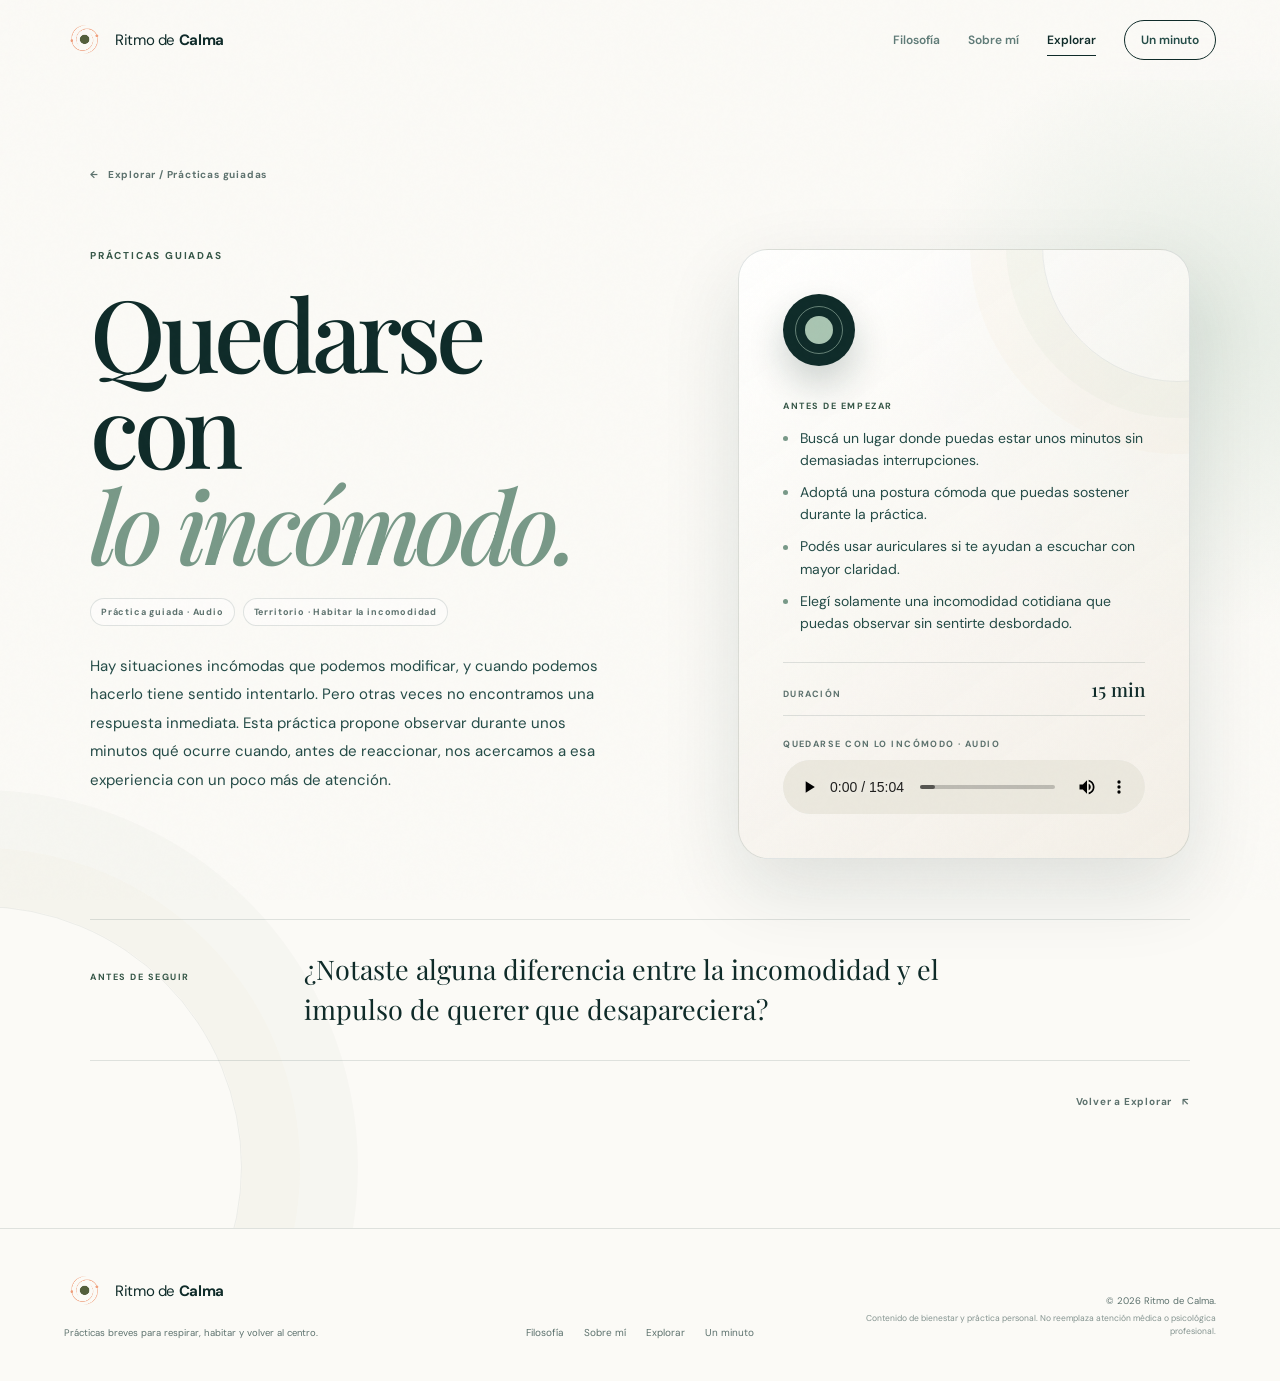
==== commit dda83d4a: "Refine guided practice experience" ====
--- a/practicas/quedarse-con-lo-incomodo/index.html
+++ b/practicas/quedarse-con-lo-incomodo/index.html
@@ -21,7 +21,7 @@
   <link rel="preconnect" href="https://fonts.googleapis.com">
   <link rel="preconnect" href="https://fonts.gstatic.com" crossorigin>
   <link href="https://fonts.googleapis.com/css2?family=DM+Sans:wght@400;500;600;700&family=Playfair+Display:ital,wght@0,500;0,600;1,500;1,600&display=swap" rel="stylesheet">
-  <link rel="stylesheet" href="../../style.css?v=practice-03">
+  <link rel="stylesheet" href="../../style.css?v=content-experience-1">
   <title>Quedarse con lo incómodo | Ritmo de Calma</title>
   <script defer src="https://cloud.umami.is/script.js" data-website-id="38cd28f6-9287-4475-85c4-ac430f032003" data-domains="ritmodecalma.com,www.ritmodecalma.com"></script>
 </head>
@@ -57,17 +57,32 @@
 
       <div class="practice-layout">
         <div class="practice-copy">
-          <p class="practice-eyebrow">Práctica guiada · 15 minutos</p>
+          <p class="practice-eyebrow">Prácticas guiadas</p>
           <h1>Quedarse con <em>lo incómodo.</em></h1>
+          <div class="practice-meta" aria-label="Datos de la práctica">
+            <span>Práctica guiada · Audio</span>
+            <span>Territorio · Habitar la incomodidad</span>
+          </div>
           <p class="practice-description">
-            Una práctica para acercarnos con atención a una incomodidad cotidiana, observar cómo se
-            manifiesta y explorar qué ocurre cuando no intentamos resolverla inmediatamente.
+            Hay situaciones incómodas que podemos modificar, y cuando podemos hacerlo tiene sentido
+            intentarlo. Pero otras veces no encontramos una respuesta inmediata. Esta práctica propone
+            observar durante unos minutos qué ocurre cuando, antes de reaccionar, nos acercamos a esa
+            experiencia con un poco más de atención.
           </p>
         </div>
 
         <div class="practice-player-card">
           <div class="practice-player-mark" aria-hidden="true"></div>
-          <p class="practice-instruction">Buscá una posición cómoda. Podés acercarte a la experiencia sin apurarte y tomar distancia cuando lo necesites.</p>
+          <section class="before-you-begin" aria-labelledby="beforeDiscomfortTitle">
+            <p class="content-section-label" id="beforeDiscomfortTitle">Antes de empezar</p>
+            <ul>
+              <li>Buscá un lugar donde puedas estar unos minutos sin demasiadas interrupciones.</li>
+              <li>Adoptá una postura cómoda que puedas sostener durante la práctica.</li>
+              <li>Podés usar auriculares si te ayudan a escuchar con mayor claridad.</li>
+              <li>Elegí solamente una incomodidad cotidiana que puedas observar sin sentirte desbordado.</li>
+            </ul>
+          </section>
+          <p class="content-duration"><span>Duración</span><strong>15 min</strong></p>
           <p class="practice-audio-label">Quedarse con lo incómodo · Audio</p>
           <audio class="practice-audio" data-analytics-audio data-content="quedarse-con-lo-incomodo" data-content-type="practice" controls preload="metadata">
             <source src="../../assets/audio/quedarse-con-lo-incomodo.mp3" type="audio/mpeg">
@@ -75,6 +90,11 @@
           </audio>
         </div>
       </div>
+
+      <section class="post-practice-prompt" aria-labelledby="afterDiscomfortTitle">
+        <p class="content-section-label" id="afterDiscomfortTitle">Antes de seguir</p>
+        <p>¿Notaste alguna diferencia entre la incomodidad y el impulso de querer que desapareciera?</p>
+      </section>
 
       <div class="practice-after">
         <a class="practice-return" href="../../#explorar">Volver a Explorar <span aria-hidden="true">↖</span></a>
@@ -127,7 +147,7 @@
     }
   }
   </script>
-  <script src="../practice.js"></script>
+  <script src="../practice.js?v=content-experience-1"></script>
   <script src="../../assets/js/analytics.js"></script>
 </body>
 </html>
--- a/style.css
+++ b/style.css
@@ -1769,7 +1769,7 @@
   margin-top: 66px;
   display: grid;
   grid-template-columns: minmax(0, .92fr) minmax(360px, .78fr);
-  align-items: center;
+  align-items: start;
   gap: clamp(55px, 9vw, 120px);
 }
 .practice-copy,
@@ -1792,9 +1792,25 @@
   line-height: .96;
 }
 .practice-copy h1 em { display: block; color: var(--sage-2); font-weight: 500; }
+.practice-meta {
+  margin-top: 26px;
+  display: flex;
+  flex-wrap: wrap;
+  gap: 8px;
+}
+.practice-meta span {
+  padding: 7px 10px;
+  border: 1px solid var(--line);
+  border-radius: 999px;
+  color: var(--ink-3);
+  background: rgba(255,255,255,.42);
+  font-size: 9px;
+  font-weight: 700;
+  letter-spacing: .09em;
+}
 .practice-description {
   max-width: 650px;
-  margin: 34px 0 0;
+  margin: 26px 0 0;
   color: var(--ink-2);
   font-size: 15px;
   line-height: 1.9;
@@ -1824,7 +1840,7 @@
   position: relative;
   width: 72px;
   height: 72px;
-  margin-bottom: 42px;
+  margin-bottom: 34px;
   display: grid;
   place-items: center;
   border-radius: 50%;
@@ -1841,13 +1857,91 @@
 }
 .practice-player-mark::before { inset: 12px; }
 .practice-player-mark::after { inset: 22px; background: var(--sage); }
-.practice-instruction {
-  position: relative;
-  margin: 0 0 25px;
+.practice-player-card.is-playing .practice-player-mark {
+  animation: practice-breathing-mark 6s cubic-bezier(.45, 0, .55, 1) infinite;
+}
+.practice-player-card.is-playing .practice-player-mark::before {
+  animation: practice-breathing-ring 6s cubic-bezier(.45, 0, .55, 1) infinite;
+}
+@keyframes practice-breathing-mark {
+  0%, 100% {
+    transform: scale(1);
+    box-shadow: 0 18px 36px rgba(15,43,41,.2);
+  }
+  50% {
+    transform: scale(1.045);
+    box-shadow: 0 23px 44px rgba(15,43,41,.24), 0 0 0 8px rgba(169,197,178,.08);
+  }
+}
+@keyframes practice-breathing-ring {
+  0%, 100% { opacity: .72; transform: scale(1); }
+  50% { opacity: 1; transform: scale(1.08); }
+}
+@media (prefers-reduced-motion: reduce) {
+  .practice-player-card.is-playing .practice-player-mark,
+  .practice-player-card.is-playing .practice-player-mark::before {
+    animation: none;
+  }
+}
+.content-section-label {
+  position: relative;
+  margin: 0;
+  color: var(--sage-dark);
+  font-size: 9px;
+  font-weight: 700;
+  letter-spacing: .17em;
+  text-transform: uppercase;
+}
+.before-you-begin {
+  position: relative;
+}
+.before-you-begin ul {
+  margin: 15px 0 0;
+  padding: 0;
+  display: grid;
+  gap: 10px;
+  list-style: none;
+}
+.before-you-begin li {
+  position: relative;
+  padding-left: 17px;
   color: var(--ink-2);
+  font-size: 14px;
+  line-height: 1.58;
+}
+.before-you-begin li::before {
+  content: "";
+  position: absolute;
+  width: 5px;
+  height: 5px;
+  left: 0;
+  top: .65em;
+  border-radius: 50%;
+  background: var(--sage-2);
+}
+.content-duration {
+  position: relative;
+  margin: 28px 0 22px;
+  padding: 13px 0;
+  display: flex;
+  align-items: baseline;
+  justify-content: space-between;
+  gap: 18px;
+  border-top: 1px solid var(--line);
+  border-bottom: 1px solid var(--line);
+}
+.content-duration span {
+  color: var(--ink-3);
+  font-size: 9px;
+  font-weight: 700;
+  letter-spacing: .14em;
+  text-transform: uppercase;
+}
+.content-duration strong {
+  color: var(--ink);
   font-family: var(--serif);
-  font-size: 20px;
-  line-height: 1.5;
+  font-size: 19px;
+  font-weight: 500;
 }
 .practice-audio-label {
   margin: 0 0 10px;
@@ -1865,12 +1959,28 @@
   accent-color: var(--sage-dark);
 }
 .practice-audio::-webkit-media-controls-panel { background: #ebe8de; }
+.post-practice-prompt {
+  margin-top: 60px;
+  padding: 30px 0;
+  display: grid;
+  grid-template-columns: 150px minmax(0, 1fr);
+  align-items: baseline;
+  gap: clamp(25px, 5vw, 70px);
+  border-top: 1px solid var(--line);
+  border-bottom: 1px solid var(--line);
+}
+.post-practice-prompt > p:last-child {
+  max-width: 720px;
+  margin: 0;
+  color: var(--ink);
+  font-family: var(--serif);
+  font-size: clamp(20px, 2.4vw, 27px);
+  line-height: 1.48;
+}
 .practice-after {
-  margin-top: 52px;
-  padding-top: 28px;
+  margin-top: 34px;
   display: flex;
   justify-content: flex-end;
-  border-top: 1px solid var(--line);
 }
 .practice-return {
   display: inline-flex;
@@ -1888,18 +1998,21 @@
   .practice-main { padding-top: calc(var(--header-h) + 58px); }
   .practice-layout { margin-top: 52px; grid-template-columns: minmax(0, 1fr); gap: 50px; }
   .practice-copy { max-width: 760px; }
-  .practice-player-card { max-width: 700px; }
+  .practice-player-card { width: 100%; max-width: 700px; }
 }
 
 @media (max-width: 560px) {
   .practice-main { padding: calc(var(--header-h) + 38px) 15px 88px; }
   .practice-layout { margin-top: 40px; gap: 38px; }
   .practice-copy h1 { font-size: clamp(51px, 16vw, 72px); }
-  .practice-description { margin-top: 26px; font-size: 14px; line-height: 1.78; }
+  .practice-meta { margin-top: 22px; }
+  .practice-description { margin-top: 23px; font-size: 14px; line-height: 1.78; }
   .practice-player-card { padding: 25px 20px; border-radius: 23px; }
-  .practice-player-mark { width: 62px; height: 62px; margin-bottom: 34px; }
-  .practice-instruction { font-size: 18px; }
-  .practice-after { margin-top: 38px; justify-content: flex-start; }
+  .practice-player-mark { width: 62px; height: 62px; margin-bottom: 29px; }
+  .before-you-begin li { font-size: 14px; }
+  .post-practice-prompt { margin-top: 42px; padding: 25px 0; grid-template-columns: minmax(0, 1fr); gap: 13px; }
+  .post-practice-prompt > p:last-child { font-size: 20px; }
+  .practice-after { margin-top: 28px; justify-content: flex-start; }
 }
 
 /* -------------------------------------------------------------------------
